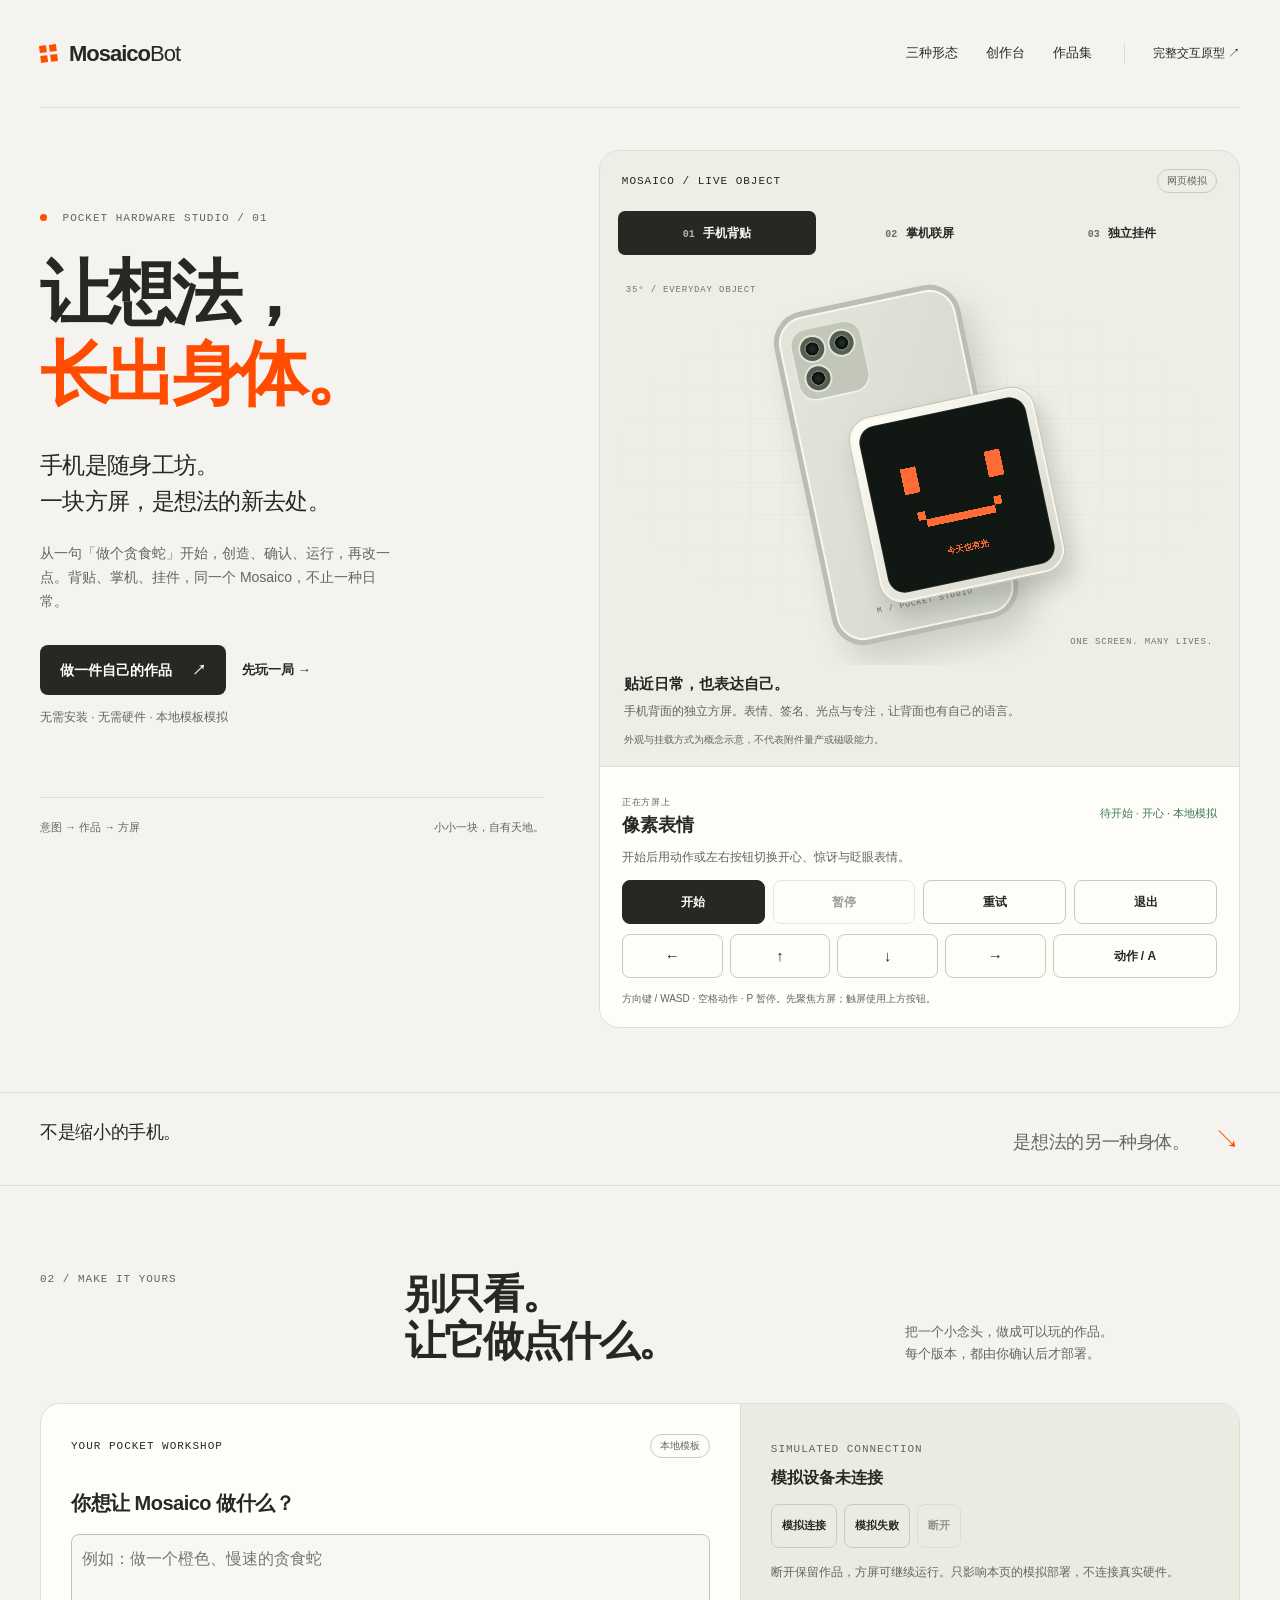
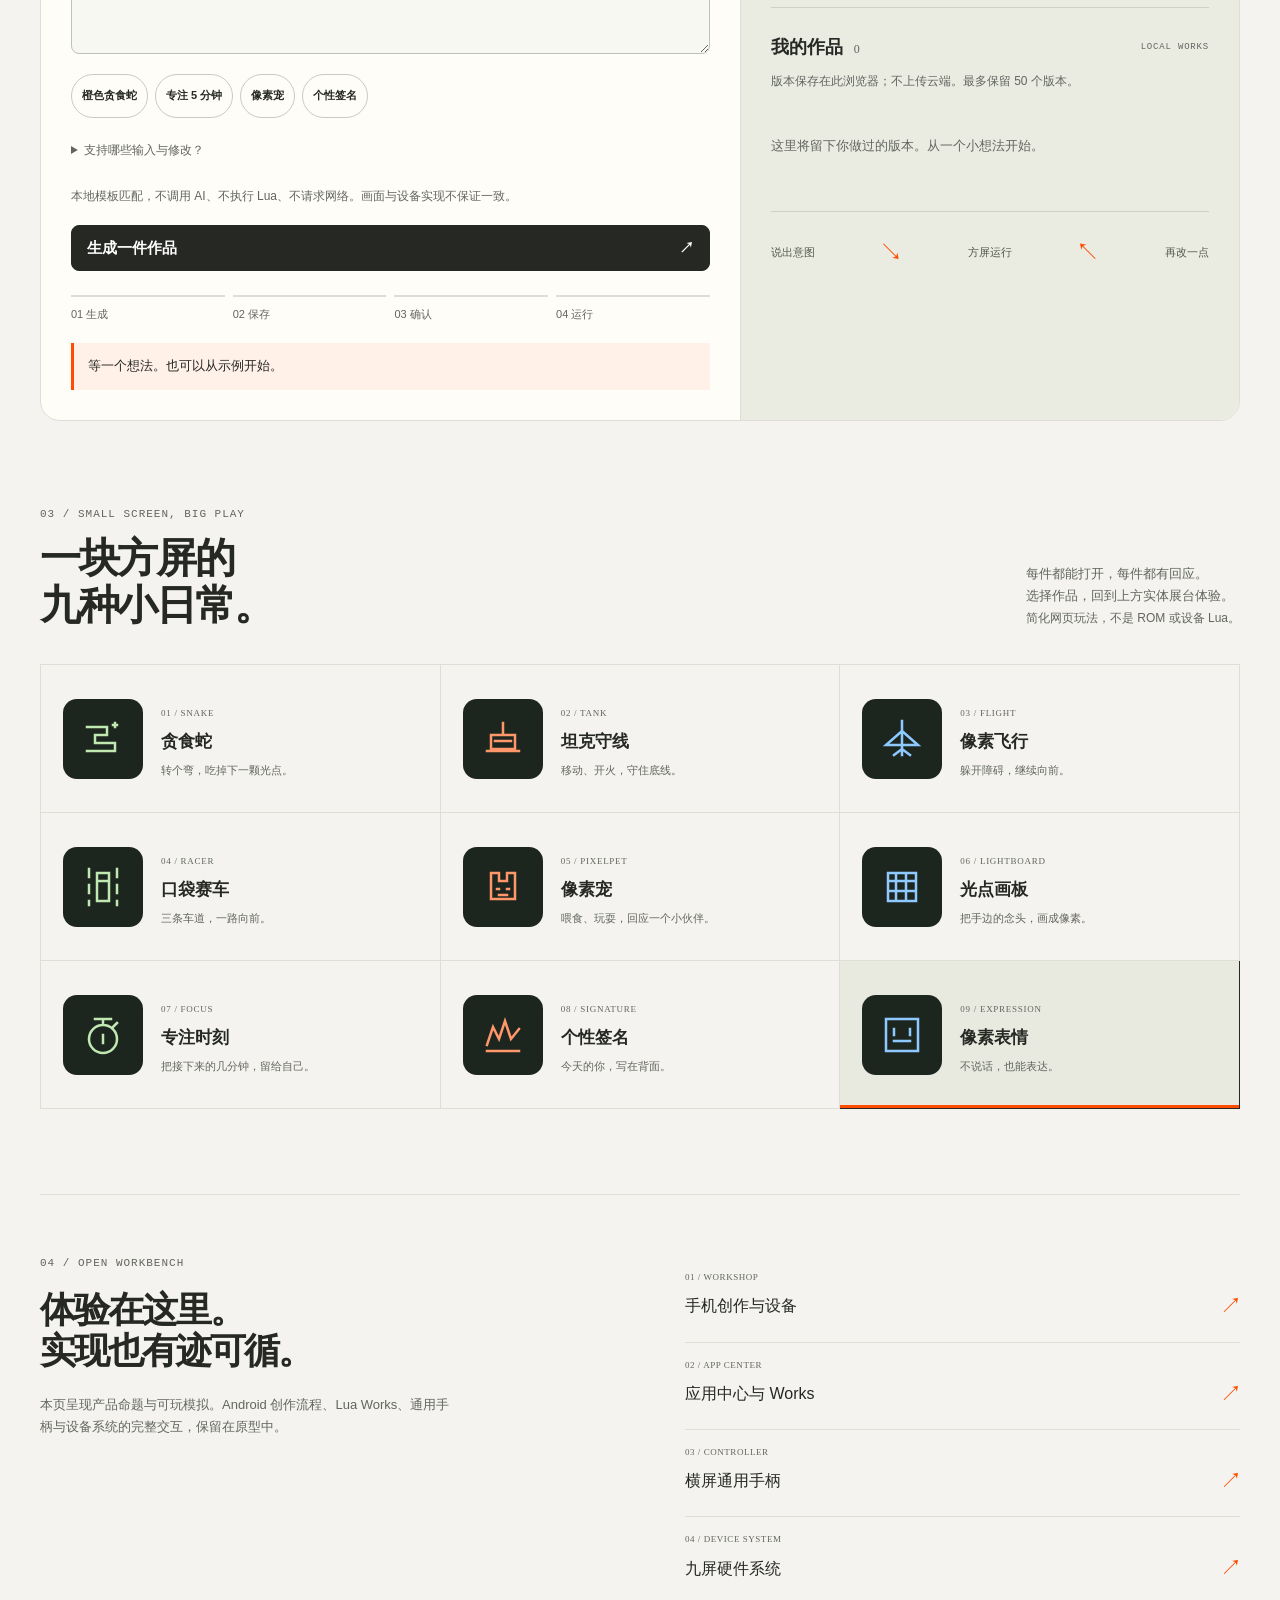
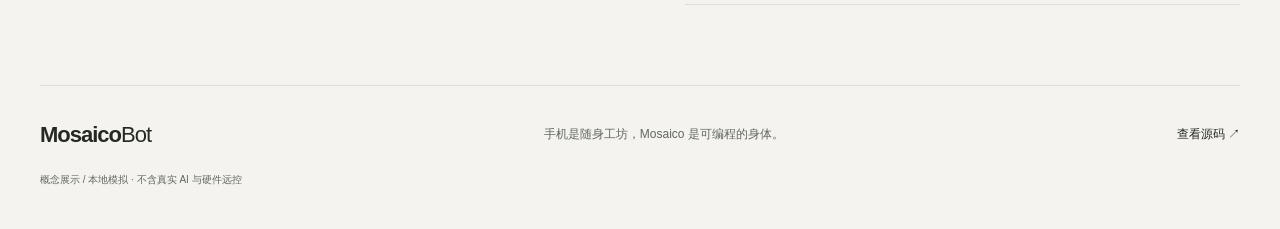
==== docs/site/index.html @ d4316d97 "Add interactive MosaicoBot showcase and GitHub Pages deployment" ====
<!doctype html>
<html lang="zh-CN">
<head>
  <meta charset="utf-8">
  <meta name="viewport" content="width=device-width, initial-scale=1, viewport-fit=cover">
  <meta name="theme-color" content="#f4f3ef">
  <meta name="description" content="MosaicoBot 口袋硬件工坊：在手机表达意图，让一块方屏成为游戏、陪伴与个性表达。无需安装，体验本地模拟。">
  <title>MosaicoBot — 让想法，长出身体。</title>
  <link rel="stylesheet" href="styles.css">
  <script src="scenes.js" defer></script>
  <script src="app.js" defer></script>
</head>
<body>
  <a class="skip-link" href="#workshop">跳到创作台</a>
  <header class="site-header wrap">
    <a class="wordmark" href="#top" aria-label="MosaicoBot 首页"><span class="brand-mark" aria-hidden="true"><i></i><i></i><i></i><i></i></span>Mosaico<span>Bot</span></a>
    <nav aria-label="主要导航"><a href="#exhibit">三种形态</a><a href="#workshop">创作台</a><a href="#collection">作品集</a></nav>
    <a class="header-link" href="../index.html">完整交互原型 <span aria-hidden="true">↗</span></a>
  </header>
  <main id="top">
    <section class="hero wrap" id="exhibit" aria-labelledby="hero-title">
      <div class="hero-copy">
        <p class="eyebrow"><span class="signal" aria-hidden="true"></span> POCKET HARDWARE STUDIO / 01</p>
        <h1 id="hero-title">让想法，<br><em>长出身体。</em></h1>
        <p class="hero-lead">手机是随身工坊。<br>一块方屏，是想法的新去处。</p>
        <p class="hero-description">从一句「做个贪食蛇」开始，创造、确认、运行，再改一点。背贴、掌机、挂件，同一个 Mosaico，不止一种日常。</p>
        <div class="hero-actions"><a class="button primary" href="#workshop">做一件自己的作品 <span aria-hidden="true">↗</span></a><button class="text-button" id="quick-play">先玩一局 <span aria-hidden="true">→</span></button></div>
        <p class="fine-print">无需安装 · 无需硬件 · 本地模板模拟</p>
        <div class="manifesto"><span>意图 → 作品 → 方屏</span><span>小小一块，自有天地。</span></div>
      </div>
      <div class="exhibit-panel">
        <div class="exhibit-top"><span class="mono">MOSAICO / LIVE OBJECT</span><span class="status-pill">网页模拟</span></div>
        <div class="form-tabs" role="group" aria-label="产品形态">
          <button data-form="back" aria-pressed="true"><span>01</span> 手机背贴</button>
          <button data-form="game" aria-pressed="false"><span>02</span> 掌机联屏</button>
          <button data-form="pendant" aria-pressed="false"><span>03</span> 独立挂件</button>
        </div>
        <div class="device-stage" id="device-stage" data-form="back" data-mount="bag">
          <div class="stage-grid" aria-hidden="true"></div>
          <span class="stage-coordinate mono" aria-hidden="true">35° / EVERYDAY OBJECT</span>
          <div class="backpack" aria-hidden="true"><div class="bag-handle"></div><div class="bag-pocket"></div><span>M / DAILY</span></div>
          <div class="phone-shell" aria-label="手机形态示意">
            <div class="phone-cameras" aria-hidden="true"><i></i><i></i><i></i></div>
            <span class="phone-back-label" aria-hidden="true">M / POCKET STUDIO</span>
            <div class="phone-controller">
              <div class="controller-label"><span class="signal" aria-hidden="true"></span>手机控制器 <span class="mono">LOCAL</span></div>
              <div class="controller-row">
                <div class="dpad" role="group" aria-label="手机方向控制">
                  <button data-input="up" aria-label="向上">↑</button><button data-input="left" aria-label="向左">←</button><span aria-hidden="true">+</span><button data-input="right" aria-label="向右">→</button><button data-input="down" aria-label="向下">↓</button>
                </div>
                <div class="controller-middle"><span class="mono">MOSAICO</span><span>控制，不是投屏</span></div>
                <button class="action-key" data-input="action" aria-label="手机动作按钮">A</button>
              </div>
            </div>
          </div>
          <div class="lanyard" aria-hidden="true"></div>
          <div class="mosaico-shell">
            <canvas id="mosaico-screen" width="480" height="480" tabindex="0" role="img" aria-label="Mosaico 方屏，本地像素表情预览" aria-describedby="scene-help scene-status">浏览器需要支持 Canvas。场景状态与可见按钮位于方屏下方。</canvas>
          </div>
          <span class="device-caption mono" aria-hidden="true">ONE SCREEN. MANY LIVES.</span>
        </div>
        <div class="form-description"><div><strong id="form-title">贴近日常，也表达自己。</strong><p id="form-description">手机背面的独立方屏。表情、签名、光点与专注，让背面也有自己的语言。</p></div><div class="mount-choice" id="mount-choice" hidden><button data-mount="bag" aria-pressed="true">背包</button><button data-mount="phone" aria-pressed="false">手机</button></div></div>
        <p class="concept-note">外观与挂载方式为概念示意，不代表附件量产或磁吸能力。</p>
        <div class="screen-console">
          <div class="scene-heading"><div><span class="eyebrow">正在方屏上</span><strong id="scene-title">像素表情</strong></div><span id="scene-status" role="status" aria-live="polite">待开始 · 本地模拟</span></div>
          <p id="scene-help">点击开始，再用动作按钮切换表情。</p>
          <div class="playback" role="group" aria-label="场景运行控制"><button class="primary" id="scene-start">开始</button><button id="scene-pause" disabled>暂停</button><button id="scene-retry">重试</button><button id="scene-exit">退出</button></div>
          <div class="touch-controls" role="group" aria-label="方屏触屏控制"><button data-input="left" aria-label="向左">←</button><button data-input="up" aria-label="向上">↑</button><button data-input="down" aria-label="向下">↓</button><button data-input="right" aria-label="向右">→</button><button data-input="action">动作 / A</button></div>
          <div id="tool-controls" class="tool-controls">
            <label>画笔颜色 <input id="paint-color" type="color" value="#ff6b35"></label><button id="paint-eraser" aria-pressed="false">擦除</button><button id="paint-clear">清空画板</button>
          </div>
          <p class="screen-note">方向键 / WASD · 空格动作 · P 暂停。先聚焦方屏；触屏使用上方按钮。</p>
        </div>
      </div>
    </section>
    <div class="section-ribbon"><div class="wrap"><span>不是缩小的手机。</span><span>是想法的另一种身体。 <i aria-hidden="true">↘</i></span></div></div>
    <section class="workshop wrap" id="workshop" aria-labelledby="workshop-title">
      <div class="section-heading"><p class="eyebrow">02 / MAKE IT YOURS</p><h2 id="workshop-title">别只看。<br>让它做点什么。</h2><p>把一个小念头，做成可以玩的作品。<br>每个版本，都由你确认后才部署。</p></div>
      <div class="studio-grid">
        <div class="creation-panel">
          <div class="panel-heading"><span class="mono">YOUR POCKET WORKSHOP</span><span class="status-pill">本地模板</span></div>
          <form id="create-form">
            <label for="intent">你想让 Mosaico 做什么？</label>
            <textarea id="intent" maxlength="160" rows="3" placeholder="例如：做一个橙色、慢速的贪食蛇" required aria-describedby="template-boundary"></textarea>
            <div class="prompt-examples" role="group" aria-label="创作示例"><button type="button" data-prompt="做一个橙色慢速贪食蛇">橙色贪食蛇</button><button type="button" data-prompt="做一个专注5分钟计时器">专注 5 分钟</button><button type="button" data-prompt="做一个像素宠">像素宠</button><button type="button" data-prompt="做一个签名">个性签名</button></div>
            <details class="template-guide"><summary>支持哪些输入与修改？</summary><p>仅支持贪食蛇、坦克、飞机、赛车、像素宠、光点画板、专注、签名、表情（也支持场景英文名）。可加橙色 / 绿色 / 蓝色 / 粉色，慢速 / 中速 / 快速，专注 1–60 分钟。签名文字在下方编辑。其他需求明确不支持；不模拟任意应用生成。</p></details>
            <p id="template-boundary" class="fine-print">本地模板匹配，不调用 AI、不执行 Lua、不请求网络。画面与设备实现不保证一致。</p>
            <button class="primary generate-button" id="generate" type="submit">生成一件作品 <span aria-hidden="true">↗</span></button>
          </form>
          <ol class="creation-steps" aria-label="创作进度"><li data-step="generate">01 生成</li><li data-step="save">02 保存</li><li data-step="deploy">03 确认</li><li data-step="run">04 运行</li></ol>
          <p id="creation-status" class="feedback" role="status" aria-live="polite">等一个想法。也可以从示例开始。</p>
          <div class="draft-panel" id="draft-panel" hidden>
            <div class="draft-header"><h3 id="draft-title">作品草稿</h3><span class="mono" id="draft-version">V01</span></div>
            <div class="parameter-grid">
              <label for="work-color">作品颜色<select id="work-color"><option value="#ff6b35">信号橙</option><option value="#c0e8b1">薄荷绿</option><option value="#8ecaff">晴空蓝</option><option value="#f6a9c7">樱花粉</option></select></label>
              <label for="work-speed">运行速度<select id="work-speed"><option value="1">慢速</option><option value="2">中速</option><option value="3">快速</option></select></label>
              <label for="work-minutes">专注分钟<input id="work-minutes" type="number" min="1" max="60" value="5"></label>
              <label for="work-text">签名文字<input id="work-text" type="text" maxlength="24" value="今天也有光"></label>
            </div>
            <p class="fine-print" id="parameter-note">颜色适用于所有模板；速度适用于游戏；分钟仅用于专注；文字仅用于签名。</p>
            <div class="draft-actions"><button id="save-work" class="primary">保存版本</button><button id="deploy-work" disabled>确认部署…</button><button id="modify-work" disabled>修改为新版本</button><button id="discard-work">放弃草稿</button></div>
          </div>
        </div>
        <aside class="works-panel" aria-labelledby="works-title">
          <div class="connection-panel"><div><span class="eyebrow">SIMULATED CONNECTION</span><h3 id="connection-status" role="status">模拟设备未连接</h3></div><div class="connection-actions"><button id="connect-device">模拟连接</button><button id="fail-connection">模拟失败</button><button id="disconnect-device" disabled>断开</button></div><p class="fine-print">断开保留作品，方屏可继续运行。只影响本页的模拟部署，不连接真实硬件。</p></div>
          <div class="works-heading"><h3 id="works-title">我的作品 <span id="works-count">0</span></h3><span class="mono">LOCAL WORKS</span></div>
          <p id="storage-status" class="fine-print" role="status">正在检查本地保存…</p>
          <div id="works-list" class="works-list"><p class="empty-works">这里将留下你做过的版本。<br>从一个小想法开始。</p></div>
          <div class="loop-diagram" aria-label="创作闭环"><span>说出意图</span><b aria-hidden="true">↘</b><span>方屏运行</span><b aria-hidden="true">↖</b><span>再改一点</span></div>
        </aside>
      </div>
    </section>
    <section class="collection wrap" id="collection" aria-labelledby="collection-title">
      <div class="collection-heading"><div><p class="eyebrow">03 / SMALL SCREEN, BIG PLAY</p><h2 id="collection-title">一块方屏的<br>九种小日常。</h2></div><p>每件都能打开，每件都有回应。<br>选择作品，回到上方实体展台体验。<br><span class="fine-print">简化网页玩法，不是 ROM 或设备 Lua。</span></p></div>
      <div class="scene-library" id="scene-library" role="group" aria-label="可玩场景库"></div>
    </section>
    <section class="boundary wrap" aria-labelledby="boundary-title">
      <div><p class="eyebrow">04 / OPEN WORKBENCH</p><h2 id="boundary-title">体验在这里。<br>实现也有迹可循。</h2><p>本页呈现产品命题与可玩模拟。Android 创作流程、Lua Works、通用手柄与设备系统的完整交互，保留在原型中。</p></div>
      <div class="prototype-links"><a href="../index.html"><span>01 / WORKSHOP</span>手机创作与设备 <b aria-hidden="true">↗</b></a><a href="../index.html?view=center"><span>02 / APP CENTER</span>应用中心与 Works <b aria-hidden="true">↗</b></a><a href="../index.html?view=game"><span>03 / CONTROLLER</span>横屏通用手柄 <b aria-hidden="true">↗</b></a><a href="../hardware-redesign/index.html"><span>04 / DEVICE SYSTEM</span>九屏硬件系统 <b aria-hidden="true">↗</b></a></div>
    </section>
  </main>
  <footer class="wrap"><a class="wordmark" href="#top">Mosaico<span>Bot</span></a><p>手机是随身工坊，Mosaico 是可编程的身体。</p><a href="https://github.com/PlepleLiang/mosaicobot" target="_blank" rel="noopener noreferrer">查看源码 ↗</a><span class="fine-print">概念展示 / 本地模拟 · 不含真实 AI 与硬件远控</span></footer>
  <dialog id="confirm-dialog" aria-labelledby="dialog-title" aria-describedby="dialog-description"><form method="dialog"><span class="eyebrow">YOUR CONFIRMATION</span><h2 id="dialog-title">确认部署这个版本？</h2><p id="dialog-description"></p><div class="dialog-actions"><button value="cancel" autofocus>取消</button><button class="primary" value="confirm">确认</button></div></form></dialog>
  <noscript><p class="noscript">可玩场景和创作台需要 JavaScript。仍可访问上面的完整原型链接。</p></noscript>
</body>
</html>
---- docs/site/styles.css ----
@charset "UTF-8";
:root{--desk:#f4f3ef;--paper:#fffdf8;--ink:#262824;--secondary:#62665f;--line:#deded6;--orange:#ff4c01;--dark:#111713;--green:#367655;--radius:18px}
*{box-sizing:border-box}html{scroll-behavior:smooth;scroll-padding-top:30px}body{margin:0;background:var(--desk);color:var(--ink);font-family:"Segoe UI","PingFang SC","Microsoft YaHei",sans-serif;font-size:15px;line-height:1.7}button,input,select,textarea{font:inherit}button,a,input,select,textarea{-webkit-tap-highlight-color:transparent}button,a{touch-action:manipulation}button{cursor:pointer}a{color:inherit;text-decoration:none}button{min-height:44px;border:1px solid #c9cbc2;border-radius:8px;background:transparent;padding:9px 15px;color:var(--ink);font-weight:600;transition:background .18s,color .18s}button:hover:not(:disabled){background:#e6e7de}button:disabled{opacity:.45;cursor:not-allowed}button.primary,.button.primary{background:var(--ink);color:#fff;border-color:var(--ink)}button.primary:hover:not(:disabled),.button.primary:hover{background:#42453d}a:hover{text-decoration:underline;text-underline-offset:5px}:focus-visible{outline:3px solid var(--green);outline-offset:4px}button[aria-pressed=true]{background:var(--ink);color:white;border-color:var(--ink)}[hidden]{display:none!important}h1,h2,h3,p{margin:0}h1,h2{letter-spacing:-.055em;font-weight:750;line-height:1.15;text-wrap:balance}h2{font-size:clamp(32px,3.2vw,50px)}h3{font-size:18px;line-height:1.5}.wrap{width:min(1320px,calc(100% - 80px));margin-inline:auto}.mono,.eyebrow{font-family:Consolas,"SFMono-Regular",monospace;font-size:11px;letter-spacing:.09em}.eyebrow{color:var(--secondary);line-height:1.6}.fine-print{font-size:12px;color:var(--secondary);line-height:1.8}.signal{display:inline-block;width:7px;height:7px;background:var(--orange);border-radius:50%;margin-right:8px}.skip-link{position:fixed;top:-70px;left:15px;z-index:10;background:white;padding:12px}.skip-link:focus{top:12px}.site-header{height:108px;display:flex;align-items:center;gap:32px;border-bottom:1px solid var(--line)}.wordmark{display:flex;align-items:center;font-size:22px;letter-spacing:-1px;font-weight:750;white-space:nowrap}.wordmark>span:last-child{font-weight:400}.brand-mark{display:grid;grid-template-columns:repeat(2,7px);gap:3px;margin-right:12px;transform:rotate(-7deg)}.brand-mark i{width:7px;height:7px;background:var(--orange)}.site-header nav{display:flex;gap:28px;margin-left:auto;font-size:13px}.header-link{font-size:12px;border-left:1px solid var(--line);padding-left:28px}.hero{display:grid;grid-template-columns:.88fr 1.12fr;gap:55px;padding-top:42px;padding-bottom:64px;align-items:start}.hero-copy{padding-top:60px}.hero h1{font-size:clamp(48px,5.5vw,82px);margin:25px 0 32px}.hero h1 em{font-style:normal;color:var(--orange)}.hero-lead{font-size:23px;line-height:1.6;letter-spacing:-.03em}.hero-description{max-width:360px;color:var(--secondary);margin-top:22px;font-size:14px}.hero-actions{display:flex;align-items:center;flex-wrap:wrap;gap:16px;margin:32px 0 12px}.button{display:inline-flex;align-items:center;gap:20px;min-height:50px;padding:12px 20px;border-radius:8px;font-size:14px;font-weight:650}.text-button{border:0;padding-inline:0;font-size:13px}.manifesto{margin-top:68px;padding-top:20px;border-top:1px solid var(--line);display:flex;gap:12px;justify-content:space-between;flex-wrap:wrap;font-size:11px;color:var(--secondary)}.exhibit-panel{min-width:0;border:1px solid var(--line);background:#eeeee7;border-radius:20px;overflow:hidden}.exhibit-top{display:flex;justify-content:space-between;align-items:center;padding:18px 22px}.status-pill{font-size:10px;line-height:1.6;border:1px solid #c9cbc2;border-radius:30px;padding:3px 9px;color:var(--secondary)}.form-tabs{display:flex;padding:0 18px;gap:4px}.form-tabs button{flex:1;min-width:0;padding:10px 5px;border:0;font-size:12px;border-radius:7px}.form-tabs button span{font-family:Consolas,monospace;font-size:10px;margin-right:5px;opacity:.65}.device-stage{position:relative;height:410px;overflow:hidden;isolation:isolate}.stage-grid{position:absolute;inset:35px 22px;background-image:linear-gradient(#d8d9ce 1px,transparent 1px),linear-gradient(90deg,#d8d9ce 1px,transparent 1px);background-size:32px 32px;opacity:.5;mask-image:radial-gradient(ellipse,black 15%,transparent 72%)}.stage-coordinate{position:absolute;top:28px;left:26px;color:#73766b;font-size:9px}.device-caption{position:absolute;bottom:15px;right:26px;color:#73766b;font-size:9px}.phone-shell{position:absolute;left:50%;top:40px;width:190px;height:340px;transform:translateX(-62%) rotate(-12deg);border:5px solid #bbbeb4;border-radius:32px;background:linear-gradient(120deg,#e4e6dc,#d2d6ca);box-shadow:10px 20px 30px #333c282b,inset 0 0 0 2px #f7f8f0;transition:transform .4s,width .4s,height .4s,top .4s,left .4s}.phone-cameras{position:absolute;left:12px;top:14px;border-radius:16px;padding:8px;display:grid;grid-template-columns:repeat(2,24px);gap:6px;background:#c2c7b9;box-shadow:0 1px 2px #fff}.phone-cameras i{width:24px;height:24px;border:4px solid #555c50;border-radius:50%;background:radial-gradient(circle,#22332b,#090e0d 55%,#6d7567 58%);box-shadow:0 0 0 2px #e3e7db}.phone-back-label{position:absolute;bottom:22px;left:0;right:0;text-align:center;font:8px Consolas,monospace;color:#67715e;letter-spacing:.12em}.mosaico-shell{position:absolute;top:145px;left:50%;width:190px;aspect-ratio:1;transform:translateX(-30%) rotate(-12deg);padding:10px;background:linear-gradient(145deg,#fffef7,#d5d6ca);border:1px solid #c3c5b9;border-radius:24px;box-shadow:5px 15px 22px #29302532,inset 0 0 0 2px #f6f6ec;transition:transform .4s,left .4s,top .4s,width .4s;z-index:2}canvas{display:block;width:100%;height:100%;background:var(--dark);border-radius:16px;image-rendering:pixelated;touch-action:none;box-shadow:0 0 0 1px #242b23}canvas:focus-visible{outline-color:var(--orange)}.phone-controller{display:none}.backpack{display:none}.lanyard{display:none}.form-description{display:flex;justify-content:space-between;gap:10px;padding:6px 24px 0}.form-description strong{font-size:15px}.form-description p{font-size:12px;color:var(--secondary);margin-top:4px;max-width:420px}.concept-note{padding:10px 24px 18px;font-size:10px;color:var(--secondary)}.mount-choice{display:flex;align-items:start;gap:5px}.mount-choice button{font-size:11px;padding:6px 10px;white-space:nowrap}.screen-console{background:var(--paper);border-top:1px solid var(--line);padding:20px 22px}.scene-heading{display:flex;justify-content:space-between;align-items:center;gap:12px}.scene-heading strong{display:block;font-size:18px;line-height:1.5}.scene-heading .eyebrow{font-size:9px}.scene-heading #scene-status{font-size:11px;max-width:170px;text-align:right;color:var(--green)}#scene-help{font-size:12px;line-height:1.7;color:var(--secondary);margin:8px 0 12px}.playback{display:flex;gap:8px}.playback button{flex:1;font-size:12px;padding:8px}.touch-controls{display:flex;gap:7px;margin-top:10px}.touch-controls button{flex:1;min-width:0;padding:8px 4px;font-size:15px;touch-action:none}.touch-controls button:last-child{flex:1.7;font-size:12px}.screen-note{font-size:10px;color:var(--secondary);margin-top:12px}.tool-controls{display:flex;flex-wrap:wrap;gap:8px;align-items:center;margin-top:10px}.tool-controls label{display:flex;align-items:center;gap:8px;font-size:12px}.tool-controls input{width:44px;height:44px;padding:2px}.tool-controls button{font-size:12px}.section-ribbon{border-block:1px solid var(--line);padding:24px 0}.section-ribbon .wrap{display:flex;justify-content:space-between;gap:20px;font-size:18px;letter-spacing:-.02em}.section-ribbon span:last-child{color:var(--secondary)}.section-ribbon i{font-style:normal;color:var(--orange);font-size:26px;margin-left:20px}
/* form-specific physical arrangement */
.device-stage[data-form=game] .phone-shell{left:27%;top:205px;width:285px;height:146px;transform:translateX(-50%) rotate(-5deg);border-radius:24px;background:#343a36;border-color:#61695d;box-shadow:5px 18px 22px #29302532,inset 0 0 0 2px #899182}.device-stage[data-form=game] .phone-cameras,.device-stage[data-form=game] .phone-back-label{display:none}.device-stage[data-form=game] .phone-controller{display:block;padding:14px 12px;color:#e9eee4}.controller-label{display:flex;align-items:center;font-size:9px}.controller-label .mono{margin-left:auto;font-size:8px;color:#bbc5b5}.controller-row{display:flex;align-items:center;justify-content:space-between;gap:10px;margin-top:10px}.dpad{display:grid;grid-template-columns:repeat(3,32px);grid-template-rows:repeat(3,27px);gap:2px}.dpad button{padding:0;min-height:27px;font-size:15px;border:0;color:white;background:#525b50;border-radius:5px;touch-action:none}.dpad button:hover{background:#677261!important}.dpad button:first-child{grid-area:1/2}.dpad button:nth-child(2){grid-area:2/1}.dpad span{grid-area:2/2;text-align:center;color:#899581}.dpad button:nth-child(4){grid-area:2/3}.dpad button:last-child{grid-area:3/2}.controller-middle{display:grid;gap:6px;font-size:8px;text-align:center;color:#c1c9bc}.controller-middle .mono{font-size:8px}.action-key{border:1px solid #e28557;background:#ad3f16;color:white;border-radius:50%;width:44px;height:44px;padding:0;touch-action:none}.device-stage[data-form=game] .mosaico-shell{top:65px;left:64%;transform:translateX(-25%) rotate(6deg);width:195px}.device-stage[data-form=pendant] .backpack{display:block;position:absolute;left:20%;top:75px;width:200px;height:290px;background:linear-gradient(100deg,#c5bdab,#d4cbb8 50%,#b5ad9b);border:2px solid #a29b89;border-radius:60px 60px 26px 26px;box-shadow:8px 15px 25px #322d2026}.bag-handle{position:absolute;left:65px;top:-22px;width:65px;height:40px;border:8px solid #b3aa94;border-bottom:0;border-radius:20px 20px 0 0}.bag-pocket{position:absolute;bottom:25px;left:18px;right:18px;height:110px;border:2px solid #afa692;border-radius:18px;border-top-color:#807b6a}.backpack>span{position:absolute;top:62px;left:25px;font:9px Consolas;color:#766e5c}.device-stage[data-form=pendant] .phone-shell{display:none}.device-stage[data-form=pendant] .lanyard{display:block;position:absolute;left:57%;top:56px;width:68px;height:150px;border:7px solid var(--orange);border-radius:50%;transform:rotate(15deg);box-shadow:2px 3px 2px #9b371e22;z-index:1}.device-stage[data-form=pendant] .mosaico-shell{top:195px;left:55%;transform:translateX(-10%) rotate(9deg);width:170px}.device-stage[data-form=pendant][data-mount=phone] .backpack{display:none}.device-stage[data-form=pendant][data-mount=phone] .phone-shell{display:block;left:43%;top:45px;transform:translateX(-65%) rotate(-8deg)}
/* workshop / the working part of the exhibition */
.workshop{padding-block:85px}
.section-heading{display:grid;grid-template-columns:1fr 1.4fr 1fr;align-items:start;gap:30px;margin-bottom:38px}
.section-heading>p:last-child{color:var(--secondary);font-size:13px;align-self:end}
.studio-grid{display:grid;grid-template-columns:1.4fr 1fr;border:1px solid var(--line);border-radius:20px;overflow:hidden;background:var(--paper)}
.creation-panel{padding:30px;min-width:0}
.panel-heading{display:flex;align-items:center;justify-content:space-between;margin-bottom:28px}
#create-form>label{display:block;font-size:20px;letter-spacing:-.025em;font-weight:650;margin-bottom:14px}
textarea,input,select{border:1px solid #bfc3b7;border-radius:8px;background:#f8f8f2;color:var(--ink);padding:10px;min-height:44px;width:100%}
textarea{resize:vertical;font-size:16px;line-height:1.8;min-height:120px}
.prompt-examples{display:flex;gap:7px;flex-wrap:wrap;margin-block:12px}
.prompt-examples button{font-size:11px;padding:7px 10px;border-radius:30px}
.template-guide{font-size:12px;color:var(--secondary);margin-bottom:12px}
.template-guide summary{cursor:pointer;min-height:44px;padding-block:10px}
.template-guide p{padding:10px;background:#f1f1e9;border-radius:8px}
.generate-button{width:100%;margin-top:18px;display:flex;justify-content:space-between}
.creation-steps{display:flex;list-style:none;padding:0;margin:24px 0 12px;gap:8px;font-size:11px}
.creation-steps li{flex:1;padding-block:8px;border-top:2px solid var(--line);color:var(--secondary)}
.creation-steps li[data-active=true]{border-color:var(--orange);color:var(--ink);font-weight:700}
.feedback{font-size:13px;padding:12px 14px;border-left:3px solid var(--orange);background:#fff0e8;overflow-wrap:anywhere}
.draft-panel{margin-top:22px;border-top:1px solid var(--line);padding-top:20px}
.draft-header{display:flex;justify-content:space-between;gap:10px;margin-bottom:16px}
.parameter-grid{display:grid;grid-template-columns:1fr 1fr;gap:14px}
.parameter-grid label{font-size:12px}
.parameter-grid input,.parameter-grid select{display:block;margin-top:5px;font-size:13px}
#parameter-note{margin-top:10px}
.draft-actions{display:flex;gap:8px;flex-wrap:wrap;margin-top:18px}
.draft-actions button{font-size:12px;padding:8px 12px}
.works-panel{background:#eaece2;padding:30px;border-left:1px solid var(--line);min-width:0}
.connection-panel{border-bottom:1px solid #cdd0c4;padding-bottom:24px}
.connection-panel h3{margin-top:6px;font-size:16px}
.connection-actions{display:flex;gap:7px;flex-wrap:wrap;margin-block:14px}
.connection-actions button{font-size:11px;padding:8px 10px}
.works-heading{display:flex;justify-content:space-between;align-items:center;margin:26px 0 10px;gap:8px}
.works-heading .mono{font-size:9px;color:var(--secondary)}
#works-count{font:12px Consolas;color:var(--secondary);margin-left:6px}
.works-list{margin-top:12px;max-height:365px;overflow:auto;scrollbar-width:thin}
.empty-works{padding:28px 0;color:var(--secondary);font-size:13px;line-height:2}
.work-item{padding:14px 0;border-top:1px solid #ccd0c2;display:flex;align-items:center;justify-content:space-between;gap:10px}
.work-item strong{display:block;font-size:13px;overflow-wrap:anywhere}
.work-item p{font-size:10px;color:var(--secondary);margin-top:3px}
.work-item button{font-size:11px;padding:6px 10px;flex-shrink:0}
.loop-diagram{margin-top:24px;padding-top:20px;border-top:1px solid #cdd0c4;display:flex;align-items:center;justify-content:space-between;font-size:11px;color:#52584b;gap:8px}
.loop-diagram b{font-size:24px;color:var(--orange);font-weight:400}
.collection{padding-bottom:85px}
.collection-heading{display:flex;justify-content:space-between;gap:30px;margin-bottom:35px;align-items:end}
.collection-heading h2{margin-top:12px}
.collection-heading>p{font-size:13px;color:var(--secondary)}
.scene-library{display:grid;grid-template-columns:repeat(3,1fr);border-top:1px solid var(--line);border-left:1px solid var(--line)}
.scene-card{border:0;border-bottom:1px solid var(--line);border-right:1px solid var(--line);border-radius:0;padding:22px;text-align:left;display:grid;grid-template-columns:80px 1fr;gap:18px;align-items:center;min-height:148px;background:transparent}
.scene-card:hover:not(:disabled){background:#e8eadf}
.scene-card[aria-pressed=true]{background:#e8eadf;color:var(--ink);box-shadow:inset 0 -3px var(--orange)}
.scene-icon{background:#1d251f;color:#c0e8b1;aspect-ratio:1;border-radius:14px;display:grid;place-items:center}
.scene-icon svg{width:48px;height:48px;fill:none;stroke:currentColor;stroke-width:2.5;stroke-linejoin:miter;stroke-linecap:square}
.scene-card:nth-child(3n+2) .scene-icon{color:#ff976a}
.scene-card:nth-child(3n) .scene-icon{color:#8ecaff}
.scene-card .scene-number{font:9px Consolas;letter-spacing:.08em;color:var(--secondary)}
.scene-card strong{display:block;font-size:17px;margin:5px 0}
.scene-card .scene-summary{display:block;font-size:11px;line-height:1.6;font-weight:400;color:var(--secondary)}
.boundary{display:grid;grid-template-columns:1fr 1fr;gap:90px;border-top:1px solid var(--line);padding-block:60px 80px}
.boundary h2{font-size:36px;margin:16px 0 22px}
.boundary p:last-child{max-width:420px;font-size:13px;color:var(--secondary)}
.prototype-links{display:grid}
.prototype-links a{display:grid;grid-template-columns:1fr 20px;align-items:center;border-bottom:1px solid var(--line);padding:17px 0;font-size:16px}
.prototype-links span{grid-column:1/3;font:9px Consolas;letter-spacing:.06em;color:var(--secondary);margin-bottom:5px}
.prototype-links b{font-size:22px;font-weight:400;color:var(--orange)}
footer{border-top:1px solid var(--line);padding-block:30px 40px;display:flex;flex-wrap:wrap;align-items:center;justify-content:space-between;gap:18px}
footer p{font-size:12px;color:var(--secondary)}
footer>a:last-of-type{font-size:12px}
footer>.fine-print{flex-basis:100%;font-size:10px}
dialog{border:1px solid var(--line);border-radius:20px;background:var(--paper);color:var(--ink);padding:30px;width:min(460px,calc(100% - 32px));max-height:85vh;overflow:auto}
dialog::backdrop{background:#17201bb3}
dialog h2{font-size:26px;margin-block:16px}
dialog p{font-size:14px;color:var(--secondary);overflow-wrap:anywhere}
.dialog-actions{display:flex;justify-content:flex-end;gap:10px;margin-top:28px}
.noscript{padding:25px;text-align:center;background:#fff0e8}
@media(min-width:1440px){.device-stage{height:430px}.mosaico-shell{width:205px}.phone-shell{width:200px;height:350px}.device-stage[data-form=game] .phone-shell{left:30%}.device-stage[data-form=game] .mosaico-shell{left:65%;width:210px}}
@media(max-width:1100px){.wrap{width:calc(100% - 48px)}.hero{gap:26px;grid-template-columns:.85fr 1.15fr}.hero-copy{padding-top:30px}.hero h1{font-size:58px}.hero-lead{font-size:20px}.hero-description{font-size:13px}.hero-actions{gap:8px}.button{font-size:12px;padding-inline:14px}.manifesto{margin-top:35px}.device-stage[data-form=game] .phone-shell{width:245px;left:34%;top:230px}.device-stage[data-form=game] .mosaico-shell{left:55%;top:60px;width:175px}.controller-middle{display:none}.scene-card{grid-template-columns:62px 1fr;gap:12px;padding:18px}.scene-icon svg{width:40px}.creation-panel,.works-panel{padding:24px}.section-heading{grid-template-columns:.7fr 1fr 1fr}}
@media(max-width:800px){.site-header{height:84px;gap:20px}.site-header nav{gap:16px}.header-link{display:none}.hero{grid-template-columns:1fr;gap:35px;padding-top:28px}.hero-copy{padding-top:0}.hero h1{font-size:70px;margin:20px 0}.hero-lead{font-size:22px}.hero-description{max-width:480px}.hero-actions{margin-top:24px}.manifesto{margin-top:24px}.exhibit-panel{width:min(620px,100%);justify-self:center}.device-stage{height:420px}.device-stage[data-form=game] .phone-shell{width:285px;left:29%;top:220px}.device-stage[data-form=game] .mosaico-shell{left:63%;top:65px;width:190px}.controller-middle{display:grid}.section-heading{grid-template-columns:1fr 1fr}.section-heading .eyebrow{grid-column:1/3}.section-heading>p:last-child{align-self:center}.studio-grid{grid-template-columns:1fr}.works-panel{border-left:0;border-top:1px solid var(--line)}.scene-library{grid-template-columns:repeat(2,1fr)}.boundary{gap:35px}.boundary h2{font-size:30px}.section-ribbon .wrap{font-size:15px}.collection-heading{align-items:start}.collection-heading>p{max-width:220px}}
@media(max-width:480px){.wrap{width:calc(100% - 32px)}.wordmark{font-size:19px}.site-header{height:76px;gap:12px}.site-header nav{gap:12px;font-size:11px}.brand-mark{margin-right:8px}.hero{padding-top:26px;padding-bottom:36px}.hero h1{font-size:54px;letter-spacing:-.06em}.hero-lead{font-size:19px}.hero-description{font-size:13px}.hero-actions .button{font-size:12px;gap:12px}.manifesto{font-size:10px}.exhibit-top{padding:16px}.form-tabs{padding-inline:10px}.form-tabs button{font-size:11px}.form-tabs button span{display:none}.device-stage{height:365px}.phone-shell{width:168px;height:290px;top:44px}.mosaico-shell{width:157px;top:147px;padding:9px;border-radius:22px}.device-stage[data-form=game] .mosaico-shell{width:145px;top:45px;left:59%}.device-stage[data-form=game] .phone-shell{width:265px;height:145px;left:48%;top:191px;transform:translateX(-50%) rotate(-4deg)}.device-stage[data-form=pendant] .backpack{left:10%;width:165px;height:250px;top:70px}.device-stage[data-form=pendant] .mosaico-shell{width:146px;left:48%;top:180px}.device-stage[data-form=pendant] .lanyard{left:51%;top:54px;height:150px;width:54px}.device-caption{font-size:8px;right:16px;bottom:12px}.stage-coordinate{font-size:8px;left:16px}.form-description{padding-inline:16px;flex-wrap:wrap}.form-description p{font-size:11px}.concept-note{padding-inline:16px;font-size:9px}.screen-console{padding:18px 16px}.scene-heading #scene-status{font-size:10px;max-width:135px}.section-ribbon{padding-block:18px}.section-ribbon .wrap{display:grid;gap:2px;font-size:14px}.section-ribbon i{font-size:20px}.workshop{padding-block:48px}.section-heading{grid-template-columns:1fr;gap:16px;margin-bottom:24px}.section-heading .eyebrow{grid-column:auto}h2{font-size:34px}.creation-panel,.works-panel{padding:20px 16px}.panel-heading{margin-bottom:20px}.panel-heading .mono{font-size:10px}#create-form>label{font-size:17px}.prompt-examples{gap:5px}.prompt-examples button{font-size:10px;padding-inline:8px}.collection{padding-bottom:45px}.collection-heading{display:grid;gap:20px}.collection-heading>p{max-width:none}.scene-card{grid-template-columns:1fr;gap:10px;padding:15px;align-content:start;min-height:215px}.scene-icon{width:64px}.scene-card strong{font-size:16px}.scene-card .scene-summary{font-size:10px}.boundary{grid-template-columns:1fr;gap:28px;padding-block:40px}.prototype-links a{padding-block:14px}.parameter-grid{gap:10px}.loop-diagram{gap:4px}footer{padding-block:25px}.screen-note{font-size:9px}.draft-actions button{flex:1 0 42%;font-size:11px}}
/* Large touch targets inside the physical controller; paint stays axis-aligned. */
.dpad{grid-template-columns:repeat(3,44px);grid-template-rows:repeat(3,44px);gap:2px}
.dpad button{min-height:44px}
.dpad span{line-height:44px}
.device-stage[data-form=game]{height:450px}
.device-stage[data-form=game] .phone-shell{width:300px;height:205px;top:205px}
.device-stage[data-scene=lightboard] .mosaico-shell{transform:translateX(-30%) rotate(0deg)}
.device-stage[data-form=game][data-scene=lightboard] .mosaico-shell{transform:translateX(-25%) rotate(0deg)}
.device-stage[data-form=pendant][data-scene=lightboard] .mosaico-shell{transform:translateX(-10%) rotate(0deg)}
[data-input][data-held=true]{background:#6a765e;color:white}
button[aria-pressed=true]:hover:not(:disabled){background:#42453d;color:#fff}
@media(max-width:1100px){.device-stage[data-form=game] .phone-shell{left:42%;top:220px}}
@media(max-width:480px){.device-stage[data-form=game]{height:420px}.device-stage[data-form=game] .phone-shell{left:50%;top:190px;width:300px;height:205px}.controller-middle{display:none}}
@media(prefers-reduced-motion:reduce){html{scroll-behavior:auto}*,*::before,*::after{transition:none!important;animation:none!important}}
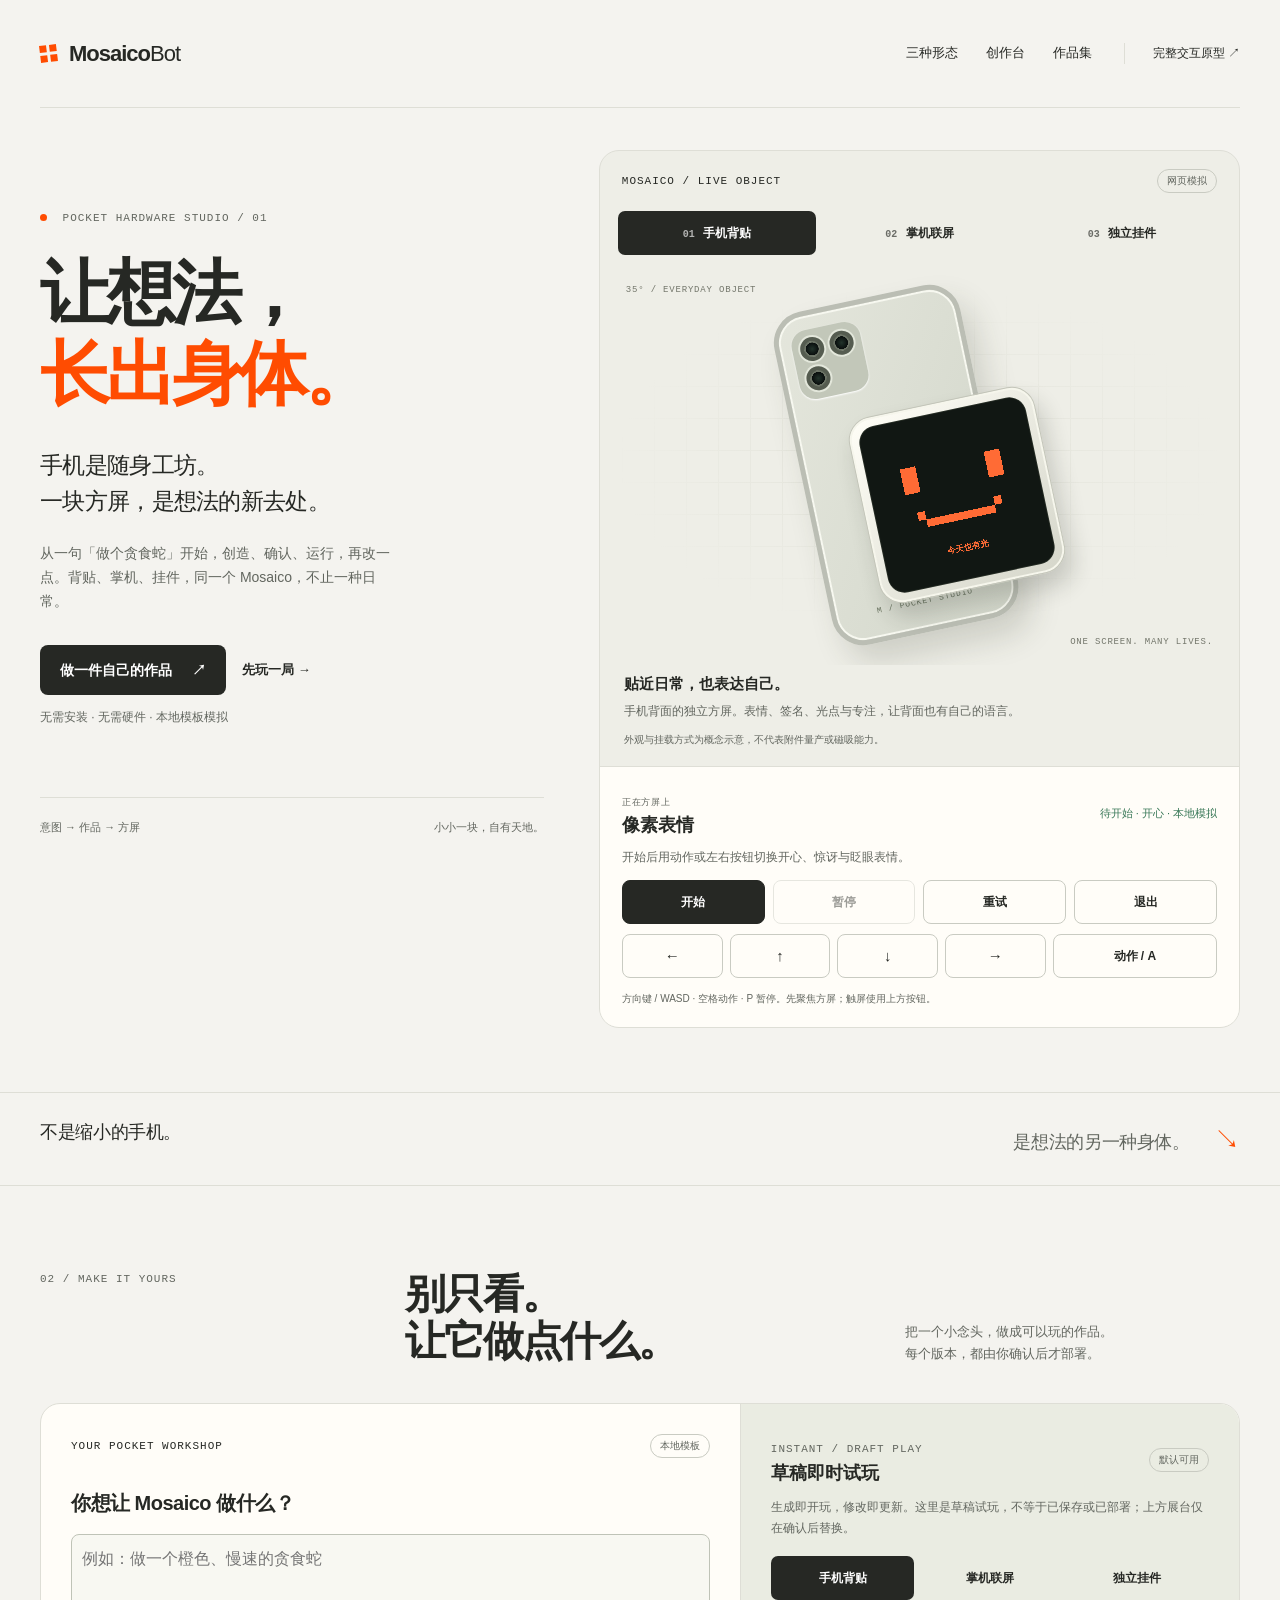
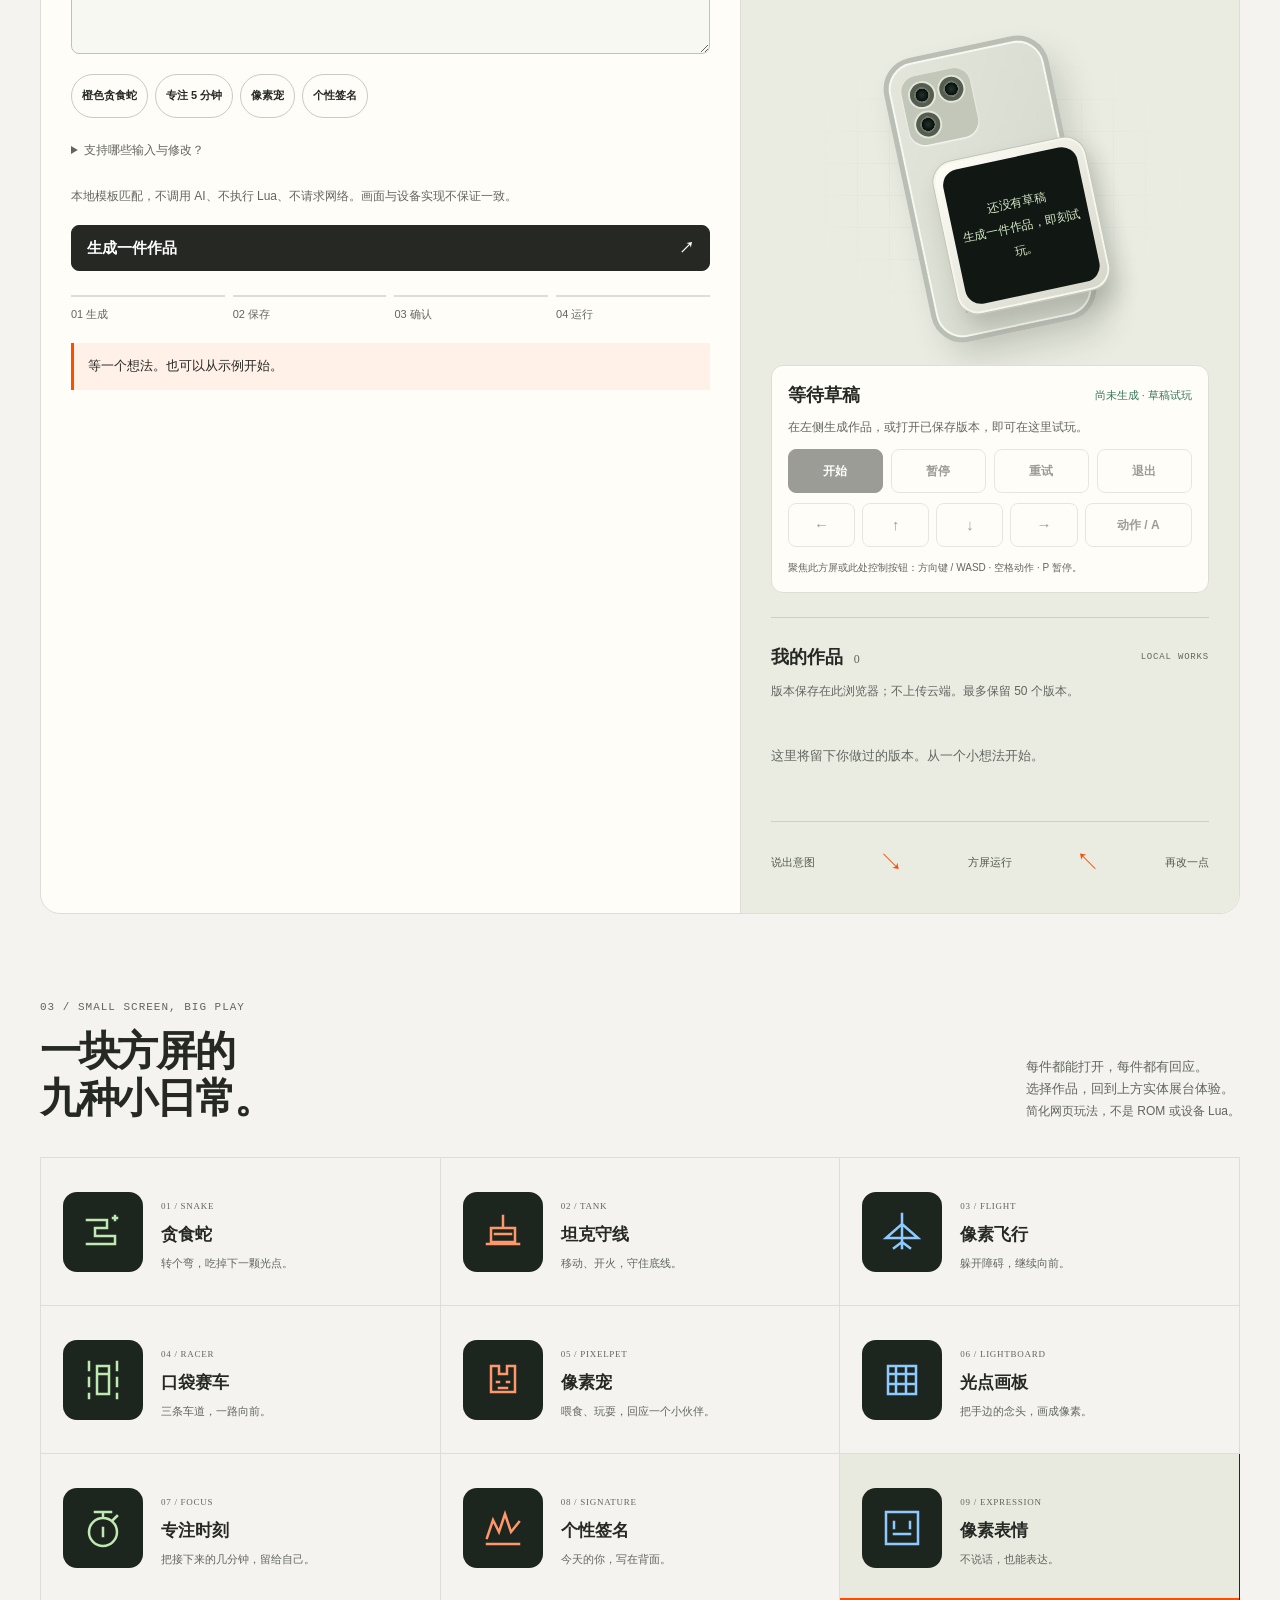
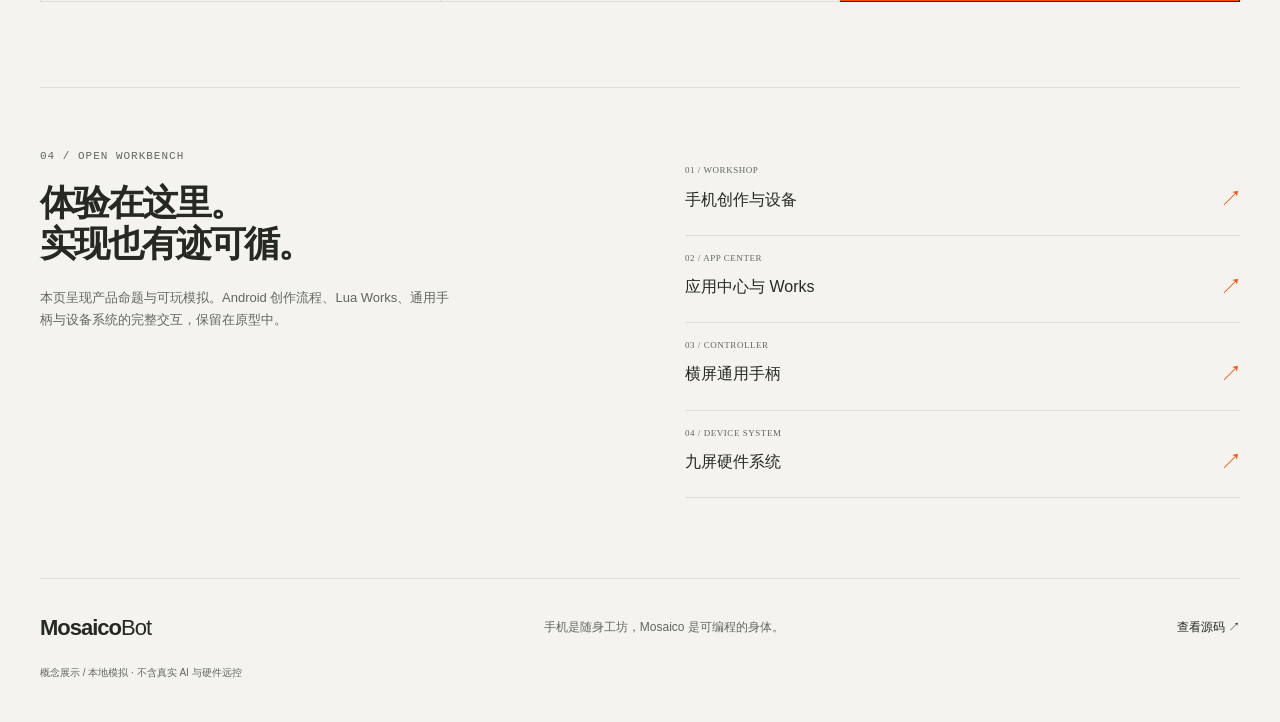
==== commit b8c6bfb6: "Add instant draft preview and simplify showcase connection flow" ====
--- a/docs/site/index.html
+++ b/docs/site/index.html
@@ -102,7 +102,38 @@
           </div>
         </div>
         <aside class="works-panel" aria-labelledby="works-title">
-          <div class="connection-panel"><div><span class="eyebrow">SIMULATED CONNECTION</span><h3 id="connection-status" role="status">模拟设备未连接</h3></div><div class="connection-actions"><button id="connect-device">模拟连接</button><button id="fail-connection">模拟失败</button><button id="disconnect-device" disabled>断开</button></div><p class="fine-print">断开保留作品，方屏可继续运行。只影响本页的模拟部署，不连接真实硬件。</p></div>
+          <section class="draft-preview" id="draft-preview" aria-labelledby="preview-title">
+            <div class="panel-heading"><div><span class="eyebrow">INSTANT / DRAFT PLAY</span><h3 id="preview-title">草稿即时试玩</h3></div><span class="status-pill">默认可用</span></div>
+            <p class="fine-print">生成即开玩，修改即更新。这里是草稿试玩，不等于已保存或已部署；上方展台仅在确认后替换。</p>
+            <div class="form-tabs" role="group" aria-label="草稿产品形态">
+              <button data-preview-form="back" aria-pressed="true">手机背贴</button><button data-preview-form="game" aria-pressed="false">掌机联屏</button><button data-preview-form="pendant" aria-pressed="false">独立挂件</button>
+            </div>
+            <div class="device-stage" id="preview-stage" data-form="back" data-mount="bag" data-empty="true">
+              <div class="stage-grid" aria-hidden="true"></div>
+              <div class="backpack" aria-hidden="true"><div class="bag-handle"></div><div class="bag-pocket"></div><span>M / DAILY</span></div>
+              <div class="phone-shell" aria-label="草稿手机形态示意">
+                <div class="phone-cameras" aria-hidden="true"><i></i><i></i><i></i></div><span class="phone-back-label" aria-hidden="true">M / POCKET STUDIO</span>
+                <div class="phone-controller">
+                  <div class="controller-label"><span class="signal" aria-hidden="true"></span>手机控制器 <span class="mono">DRAFT</span></div>
+                  <div class="controller-row">
+                    <div class="dpad" role="group" aria-label="草稿手机方向控制"><button data-input="up" aria-label="草稿向上">↑</button><button data-input="left" aria-label="草稿向左">←</button><span aria-hidden="true">+</span><button data-input="right" aria-label="草稿向右">→</button><button data-input="down" aria-label="草稿向下">↓</button></div>
+                    <div class="controller-middle"><span class="mono">MOSAICO</span><span>草稿试玩</span></div><button class="action-key" data-input="action" aria-label="草稿手机动作按钮">A</button>
+                  </div>
+                </div>
+              </div>
+              <div class="lanyard" aria-hidden="true"></div>
+              <div class="mosaico-shell"><canvas id="preview-screen" width="480" height="480" tabindex="0" role="img" aria-label="草稿方屏，等待生成" aria-describedby="preview-help preview-status" hidden>浏览器需要支持 Canvas。</canvas><p class="preview-empty" id="preview-empty">还没有草稿<br>生成一件作品，即刻试玩。</p></div>
+            </div>
+            <div class="mount-choice" id="preview-mount-choice" role="group" aria-label="草稿挂件挂点" hidden><button data-preview-mount="bag" aria-pressed="true">背包</button><button data-preview-mount="phone" aria-pressed="false">手机</button></div>
+            <div class="screen-console">
+              <div class="scene-heading"><strong id="preview-scene-title">等待草稿</strong><span id="preview-status" role="status" aria-live="polite">尚未生成 · 草稿试玩</span></div>
+              <p id="preview-help">在左侧生成作品，或打开已保存版本，即可在这里试玩。</p>
+              <div class="playback" role="group" aria-label="草稿运行控制"><button class="primary" id="preview-start" disabled>开始</button><button id="preview-pause" disabled>暂停</button><button id="preview-retry" disabled>重试</button><button id="preview-exit" disabled>退出</button></div>
+              <div class="touch-controls" role="group" aria-label="草稿触屏控制"><button data-input="left" aria-label="草稿向左">←</button><button data-input="up" aria-label="草稿向上">↑</button><button data-input="down" aria-label="草稿向下">↓</button><button data-input="right" aria-label="草稿向右">→</button><button data-input="action">动作 / A</button></div>
+              <div id="preview-tool-controls" class="tool-controls" hidden><label>画笔颜色 <input id="preview-paint-color" type="color" value="#ff6b35"></label><button id="preview-paint-eraser" aria-pressed="false">擦除</button><button id="preview-paint-clear">清空画板</button></div>
+              <p class="screen-note">聚焦此方屏或此处控制按钮：方向键 / WASD · 空格动作 · P 暂停。</p>
+            </div>
+          </section>
           <div class="works-heading"><h3 id="works-title">我的作品 <span id="works-count">0</span></h3><span class="mono">LOCAL WORKS</span></div>
           <p id="storage-status" class="fine-print" role="status">正在检查本地保存…</p>
           <div id="works-list" class="works-list"><p class="empty-works">这里将留下你做过的版本。<br>从一个小想法开始。</p></div>
--- a/docs/site/styles.css
+++ b/docs/site/styles.css
@@ -32,10 +32,20 @@
 .draft-actions{display:flex;gap:8px;flex-wrap:wrap;margin-top:18px}
 .draft-actions button{font-size:12px;padding:8px 12px}
 .works-panel{background:#eaece2;padding:30px;border-left:1px solid var(--line);min-width:0}
-.connection-panel{border-bottom:1px solid #cdd0c4;padding-bottom:24px}
-.connection-panel h3{margin-top:6px;font-size:16px}
-.connection-actions{display:flex;gap:7px;flex-wrap:wrap;margin-block:14px}
-.connection-actions button{font-size:11px;padding:8px 10px}
+.draft-preview{border-bottom:1px solid #cdd0c4;padding-bottom:24px}
+.draft-preview .panel-heading{margin-bottom:10px}
+.draft-preview .form-tabs{padding:0;margin-top:16px}
+.draft-preview .screen-console{border:1px solid var(--line);border-radius:12px;padding:16px}
+.scene-heading #preview-status{font-size:11px;max-width:170px;text-align:right;color:var(--green)}
+#preview-help{font-size:12px;color:var(--secondary);margin:8px 0 12px}
+.preview-empty{display:grid;place-content:center;height:100%;aspect-ratio:1;background:var(--dark);color:#d4e7c5;border-radius:16px;text-align:center;font-size:12px;line-height:2}
+#preview-mount-choice{justify-content:center;margin-bottom:16px}
+.draft-preview .phone-shell{width:168px;height:290px;top:44px;transform:translateX(-50%) rotate(-12deg)}
+.draft-preview .mosaico-shell{width:157px;top:147px;padding:9px;border-radius:22px}
+.draft-preview .device-stage{height:365px}
+.draft-preview .device-stage[data-form=pendant] .backpack{left:10%;width:165px;height:250px;top:70px}
+.draft-preview .device-stage[data-form=pendant] .mosaico-shell{width:146px;left:42%;top:180px}
+.draft-preview .device-stage[data-form=pendant] .lanyard{left:51%;top:54px;height:150px;width:54px}
 .works-heading{display:flex;justify-content:space-between;align-items:center;margin:26px 0 10px;gap:8px}
 .works-heading .mono{font-size:9px;color:var(--secondary)}
 #works-count{font:12px Consolas;color:var(--secondary);margin-left:6px}
@@ -87,13 +97,16 @@
 .dpad{grid-template-columns:repeat(3,44px);grid-template-rows:repeat(3,44px);gap:2px}
 .dpad button{min-height:44px}
 .dpad span{line-height:44px}
-.device-stage[data-form=game]{height:450px}
-.device-stage[data-form=game] .phone-shell{width:300px;height:205px;top:205px}
+.device-stage[data-form=game],.draft-preview .device-stage[data-form=game]{height:470px}
+.device-stage[data-form=game] .phone-shell{left:50%;top:224px;width:min(300px,calc(100% - 12px));height:205px;transform:translateX(-50%)}
+.device-stage[data-form=game] .mosaico-shell{top:24px;left:50%;width:174px;transform:translateX(-50%)}
 .device-stage[data-scene=lightboard] .mosaico-shell{transform:translateX(-30%) rotate(0deg)}
-.device-stage[data-form=game][data-scene=lightboard] .mosaico-shell{transform:translateX(-25%) rotate(0deg)}
+.device-stage[data-form=game][data-scene=lightboard] .mosaico-shell{transform:translateX(-50%)}
 .device-stage[data-form=pendant][data-scene=lightboard] .mosaico-shell{transform:translateX(-10%) rotate(0deg)}
 [data-input][data-held=true]{background:#6a765e;color:white}
 button[aria-pressed=true]:hover:not(:disabled){background:#42453d;color:#fff}
-@media(max-width:1100px){.device-stage[data-form=game] .phone-shell{left:42%;top:220px}}
-@media(max-width:480px){.device-stage[data-form=game]{height:420px}.device-stage[data-form=game] .phone-shell{left:50%;top:190px;width:300px;height:205px}.controller-middle{display:none}}
+.draft-preview .controller-middle{display:none}
+.action-key{flex-shrink:0}
+@media(max-width:480px){.controller-middle{display:none}}
+.device-stage[data-form=pendant][data-mount=phone] .phone-shell{left:48%;transform:translateX(-55%) rotate(-8deg)}
 @media(prefers-reduced-motion:reduce){html{scroll-behavior:auto}*,*::before,*::after{transition:none!important;animation:none!important}}
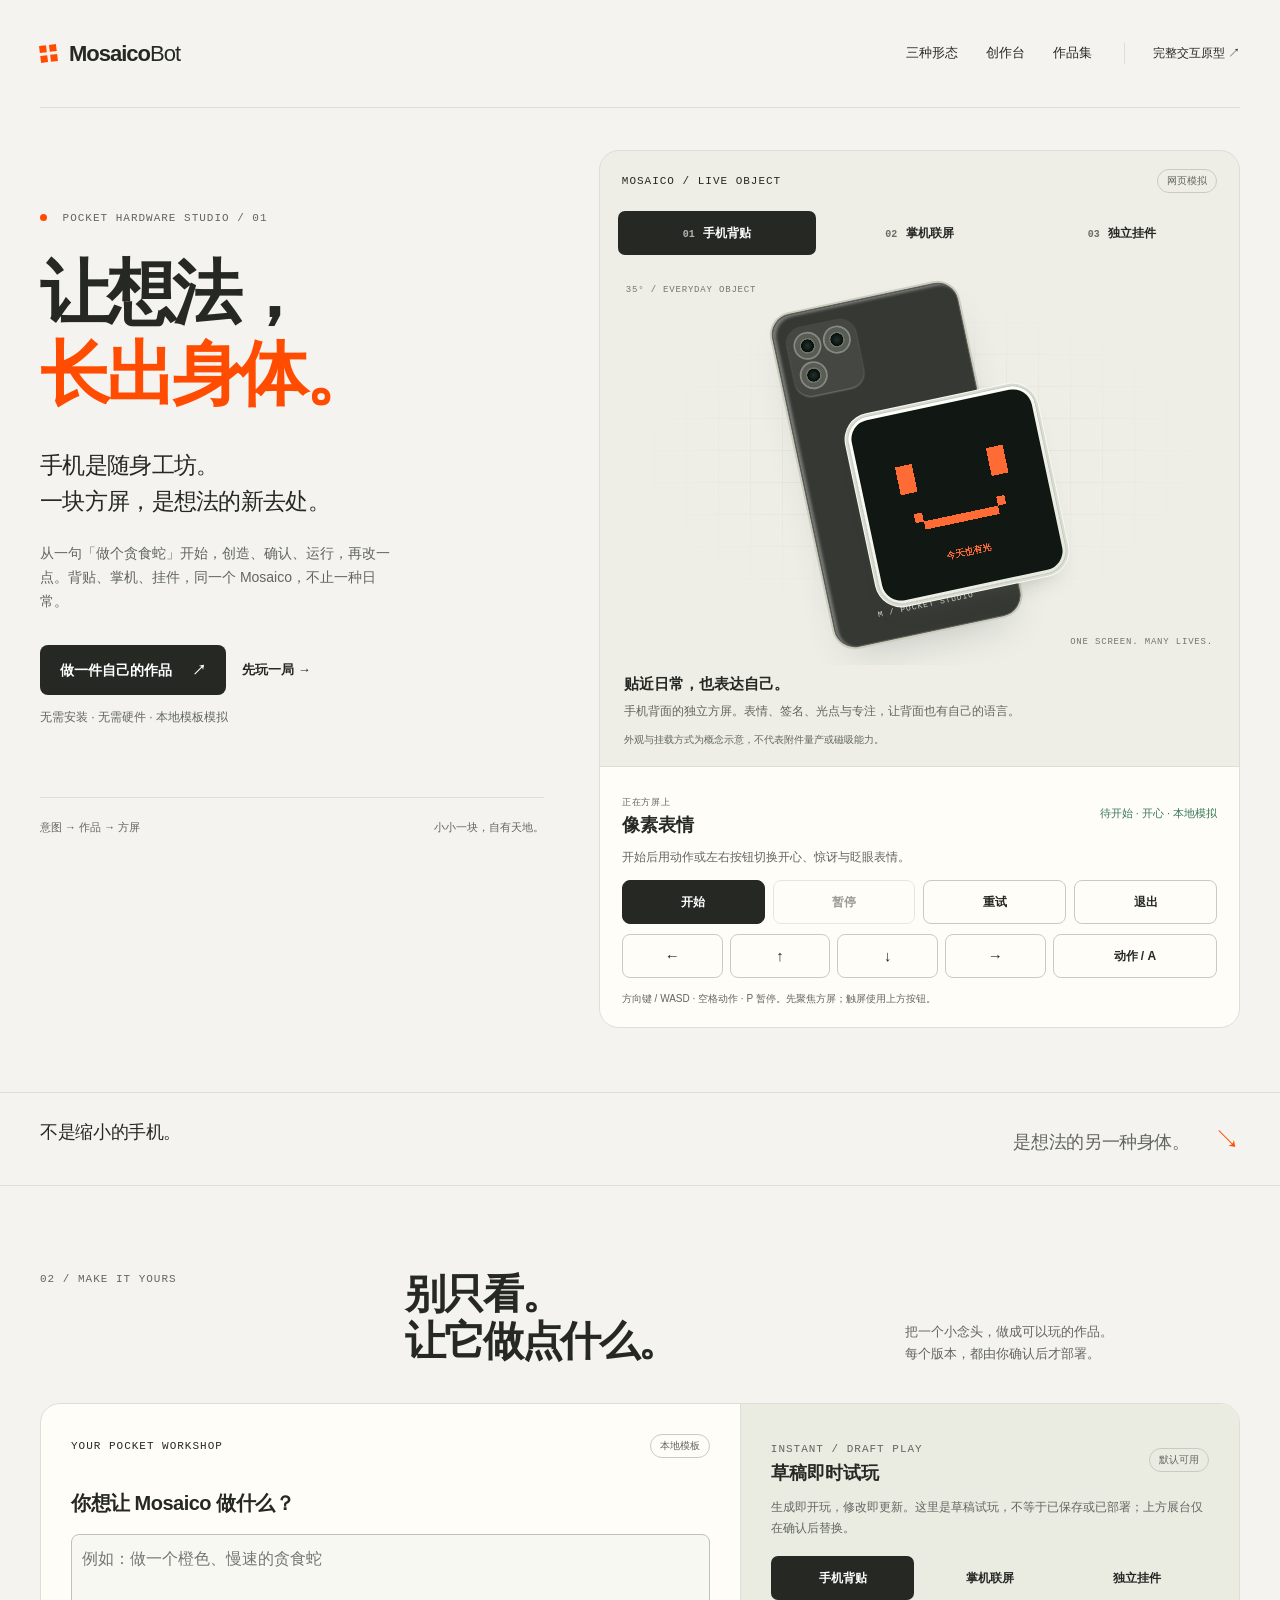
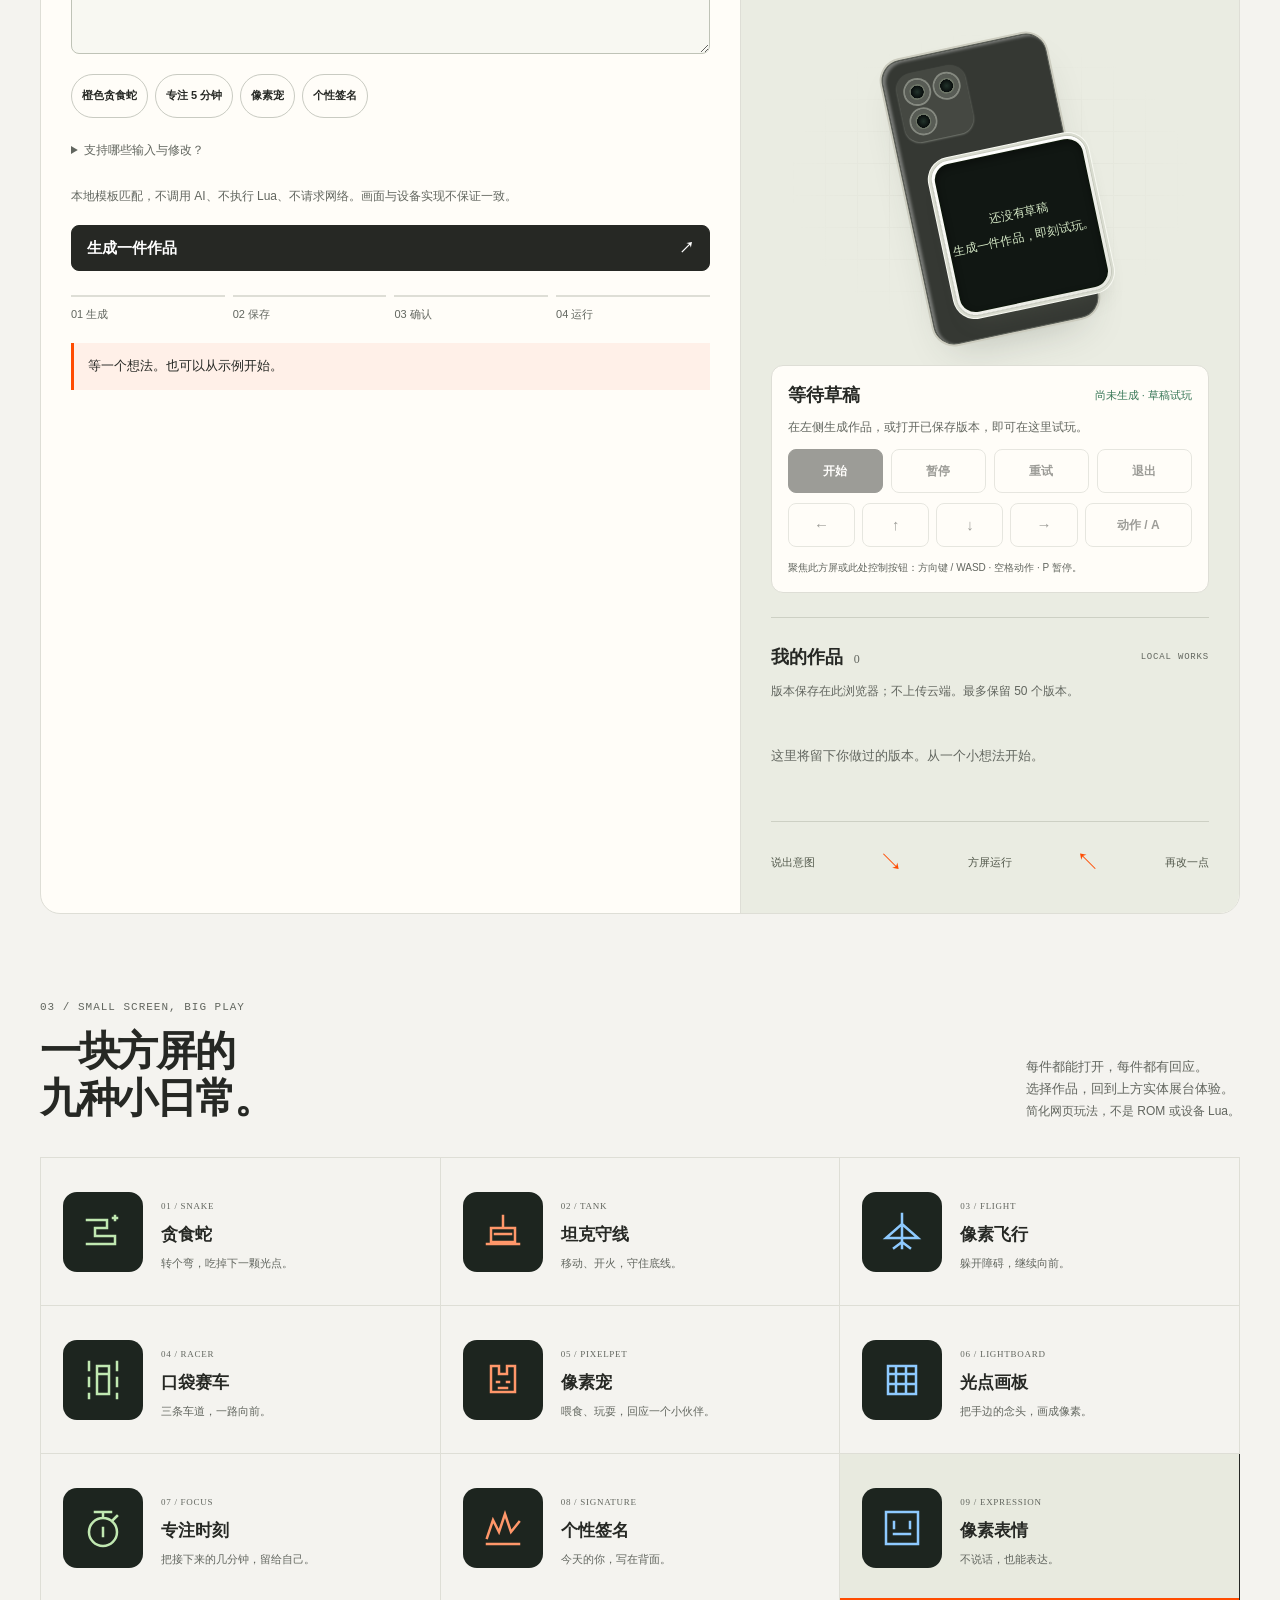
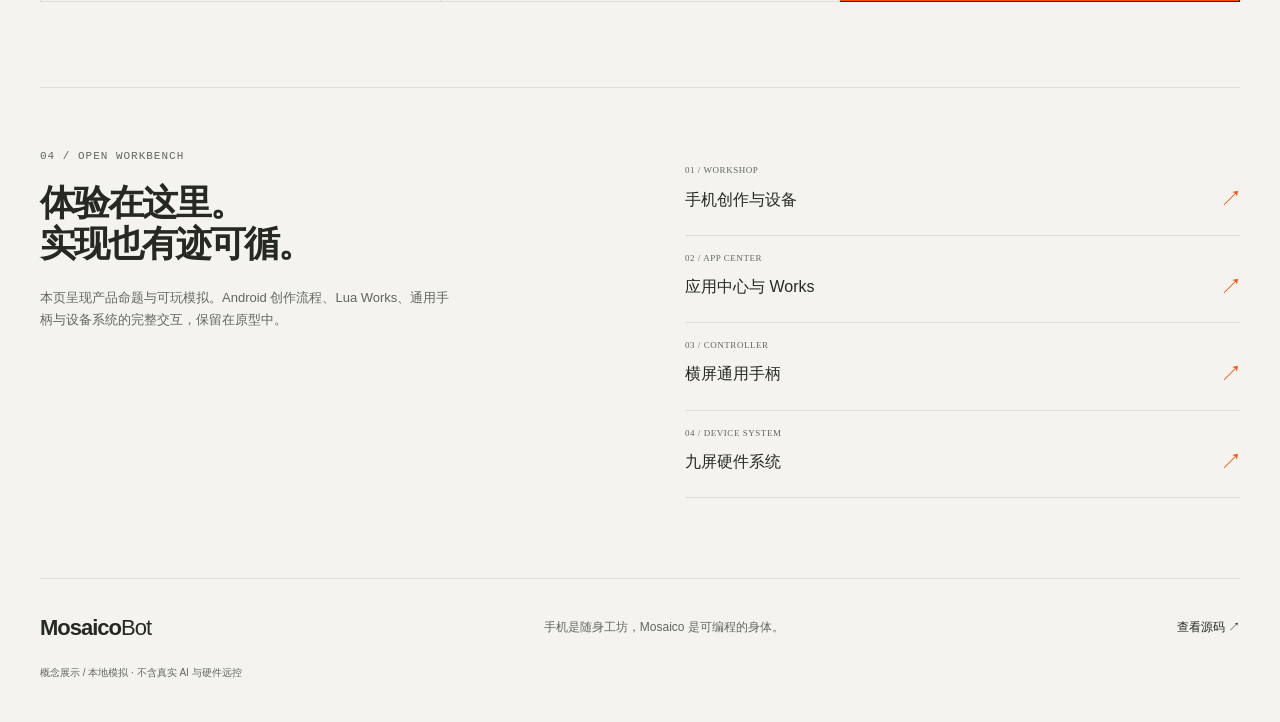
==== commit a41e4686: "Add saved work deletion and align showcase product frames" ====
--- a/docs/site/index.html
+++ b/docs/site/index.html
@@ -43,6 +43,8 @@
             <div class="phone-cameras" aria-hidden="true"><i></i><i></i><i></i></div>
             <span class="phone-back-label" aria-hidden="true">M / POCKET STUDIO</span>
             <div class="phone-controller">
+              <div class="phone-system-bar" aria-hidden="true"><b>9:41</b><span class="phone-camera-hole"></span><span>▥ ▰</span></div>
+              <div class="phone-app-header"><strong>MosaicoBot <span aria-hidden="true">✳</span></strong><small>随身硬件工坊 · 本地手柄</small></div>
               <div class="controller-label"><span class="signal" aria-hidden="true"></span>手机控制器 <span class="mono">LOCAL</span></div>
               <div class="controller-row">
                 <div class="dpad" role="group" aria-label="手机方向控制">
@@ -51,6 +53,7 @@
                 <div class="controller-middle"><span class="mono">MOSAICO</span><span>控制，不是投屏</span></div>
                 <button class="action-key" data-input="action" aria-label="手机动作按钮">A</button>
               </div>
+              <div class="phone-app-nav" aria-hidden="true"><span>创作</span><strong>手柄</strong><span>我的作品</span></div>
             </div>
           </div>
           <div class="lanyard" aria-hidden="true"></div>
@@ -114,11 +117,14 @@
               <div class="phone-shell" aria-label="草稿手机形态示意">
                 <div class="phone-cameras" aria-hidden="true"><i></i><i></i><i></i></div><span class="phone-back-label" aria-hidden="true">M / POCKET STUDIO</span>
                 <div class="phone-controller">
+                  <div class="phone-system-bar" aria-hidden="true"><b>9:41</b><span class="phone-camera-hole"></span><span>▥ ▰</span></div>
+                  <div class="phone-app-header"><strong>MosaicoBot <span aria-hidden="true">✳</span></strong><small>随身硬件工坊 · 本地手柄</small></div>
                   <div class="controller-label"><span class="signal" aria-hidden="true"></span>手机控制器 <span class="mono">DRAFT</span></div>
                   <div class="controller-row">
                     <div class="dpad" role="group" aria-label="草稿手机方向控制"><button data-input="up" aria-label="草稿向上">↑</button><button data-input="left" aria-label="草稿向左">←</button><span aria-hidden="true">+</span><button data-input="right" aria-label="草稿向右">→</button><button data-input="down" aria-label="草稿向下">↓</button></div>
                     <div class="controller-middle"><span class="mono">MOSAICO</span><span>草稿试玩</span></div><button class="action-key" data-input="action" aria-label="草稿手机动作按钮">A</button>
                   </div>
+                  <div class="phone-app-nav" aria-hidden="true"><span>创作</span><strong>手柄</strong><span>我的作品</span></div>
                 </div>
               </div>
               <div class="lanyard" aria-hidden="true"></div>
@@ -134,7 +140,7 @@
               <p class="screen-note">聚焦此方屏或此处控制按钮：方向键 / WASD · 空格动作 · P 暂停。</p>
             </div>
           </section>
-          <div class="works-heading"><h3 id="works-title">我的作品 <span id="works-count">0</span></h3><span class="mono">LOCAL WORKS</span></div>
+          <div class="works-heading"><h3 id="works-title" tabindex="-1">我的作品 <span id="works-count">0</span></h3><span class="mono">LOCAL WORKS</span></div>
           <p id="storage-status" class="fine-print" role="status">正在检查本地保存…</p>
           <div id="works-list" class="works-list"><p class="empty-works">这里将留下你做过的版本。<br>从一个小想法开始。</p></div>
           <div class="loop-diagram" aria-label="创作闭环"><span>说出意图</span><b aria-hidden="true">↘</b><span>方屏运行</span><b aria-hidden="true">↖</b><span>再改一点</span></div>
--- a/docs/site/styles.css
+++ b/docs/site/styles.css
@@ -109,4 +109,20 @@
 .action-key{flex-shrink:0}
 @media(max-width:480px){.controller-middle{display:none}}
 .device-stage[data-form=pendant][data-mount=phone] .phone-shell{left:48%;transform:translateX(-55%) rotate(-8deg)}
+.work-item>div:first-child{min-width:0}.work-actions{display:flex;gap:6px;flex-shrink:0}
+/* Product frames match docs/styles.css; bezel percentages use the square's own width. */
+.phone-shell{border:1px solid #585c55;border-radius:21px;background:#353833;box-shadow:0 0 0 2px #ccccbf,0 20px 40px -18px #303b3540,3px 2px 3px #fff5 inset}
+.phone-cameras{background:#454842;box-shadow:0 1px 2px #777b73}.phone-cameras i{border-color:#585c55;box-shadow:0 0 0 2px #858980}.phone-back-label{color:#d9dcd0}
+.mosaico-shell,.draft-preview .mosaico-shell{padding:0;border:0;border-radius:12%;background:linear-gradient(145deg,#fffffc,#e6e7df);box-shadow:0 2px 0 #fff inset,0 0 0 1px #c6c9bd,0 0 0 3px #d9dcd0,0 0 0 4px #f8f9f2,0 16px 23px -15px #60665670}
+.mosaico-shell>canvas,.mosaico-shell>.preview-empty{margin:2.25%;width:95.5%;height:auto;aspect-ratio:1;border-radius:10%;box-shadow:0 0 0 1px #0d180b,0 3px 7px #0005 inset}
+.device-stage[data-form=game],.draft-preview .device-stage[data-form=game]{height:540px}
+.device-stage[data-form=game] .phone-shell{top:224px;height:238px;padding:7px;border-radius:43px;background:#353833;border-color:#585c55;box-shadow:0 0 0 2px #ccccbf,0 20px 40px -18px #303b3540,3px 2px 3px #fff5 inset}
+.device-stage[data-form=game] .phone-controller{height:100%;padding:0;display:flex;flex-direction:column;border-radius:35px;overflow:hidden;background:#fff;color:var(--ink)}
+.phone-system-bar{height:18px;flex-shrink:0;padding:7px 20px 0;display:flex;justify-content:space-between;align-items:center;font-size:9px;line-height:1;position:relative}
+.phone-camera-hole{position:absolute;width:7px;height:7px;left:calc(50% - 3.5px);top:11px;border-radius:50%;background:#21251f;box-shadow:inset 0 0 0 2px #353932}
+.phone-app-header{padding:0 16px;line-height:1.2}.phone-app-header strong{display:block;font-size:17px;letter-spacing:-.6px}.phone-app-header strong span{color:var(--orange)}.phone-app-header small{display:block;font-size:9px;color:var(--secondary)}
+.controller-label{margin:0 16px;font-size:9px;line-height:12px}.controller-label .mono{color:var(--secondary)}
+.controller-row{flex:1;margin:1px 12px;gap:8px}.controller-middle{color:var(--secondary)}
+.dpad button{background:#f0f1eb;color:#353833;border:1px solid #d9dcd0}.dpad button:hover:not(:disabled){background:#e0e3d8!important}.dpad span{color:#8b9084}
+.phone-app-nav{display:flex;justify-content:space-around;align-items:center;height:20px;flex-shrink:0;border-top:1px solid #e5e7df;font-size:9px;color:var(--secondary)}.phone-app-nav strong{color:var(--orange)}
 @media(prefers-reduced-motion:reduce){html{scroll-behavior:auto}*,*::before,*::after{transition:none!important;animation:none!important}}
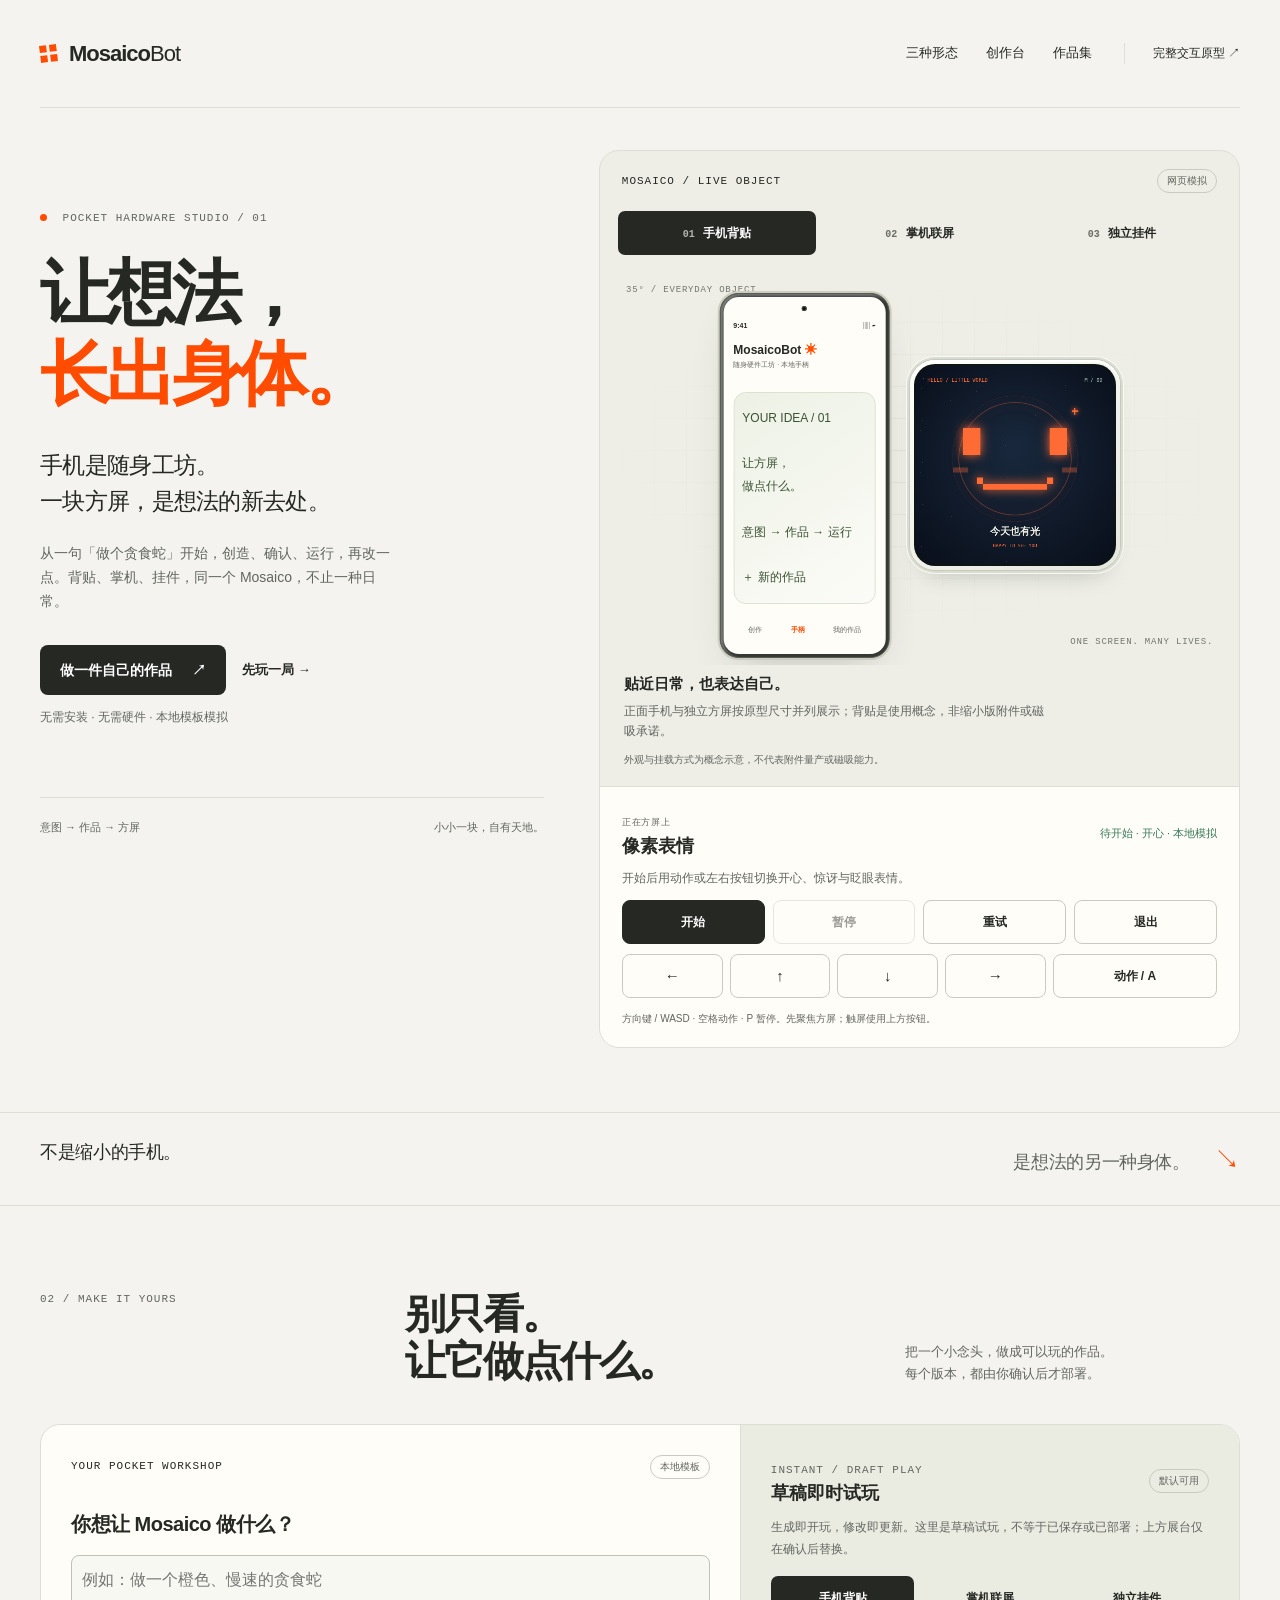
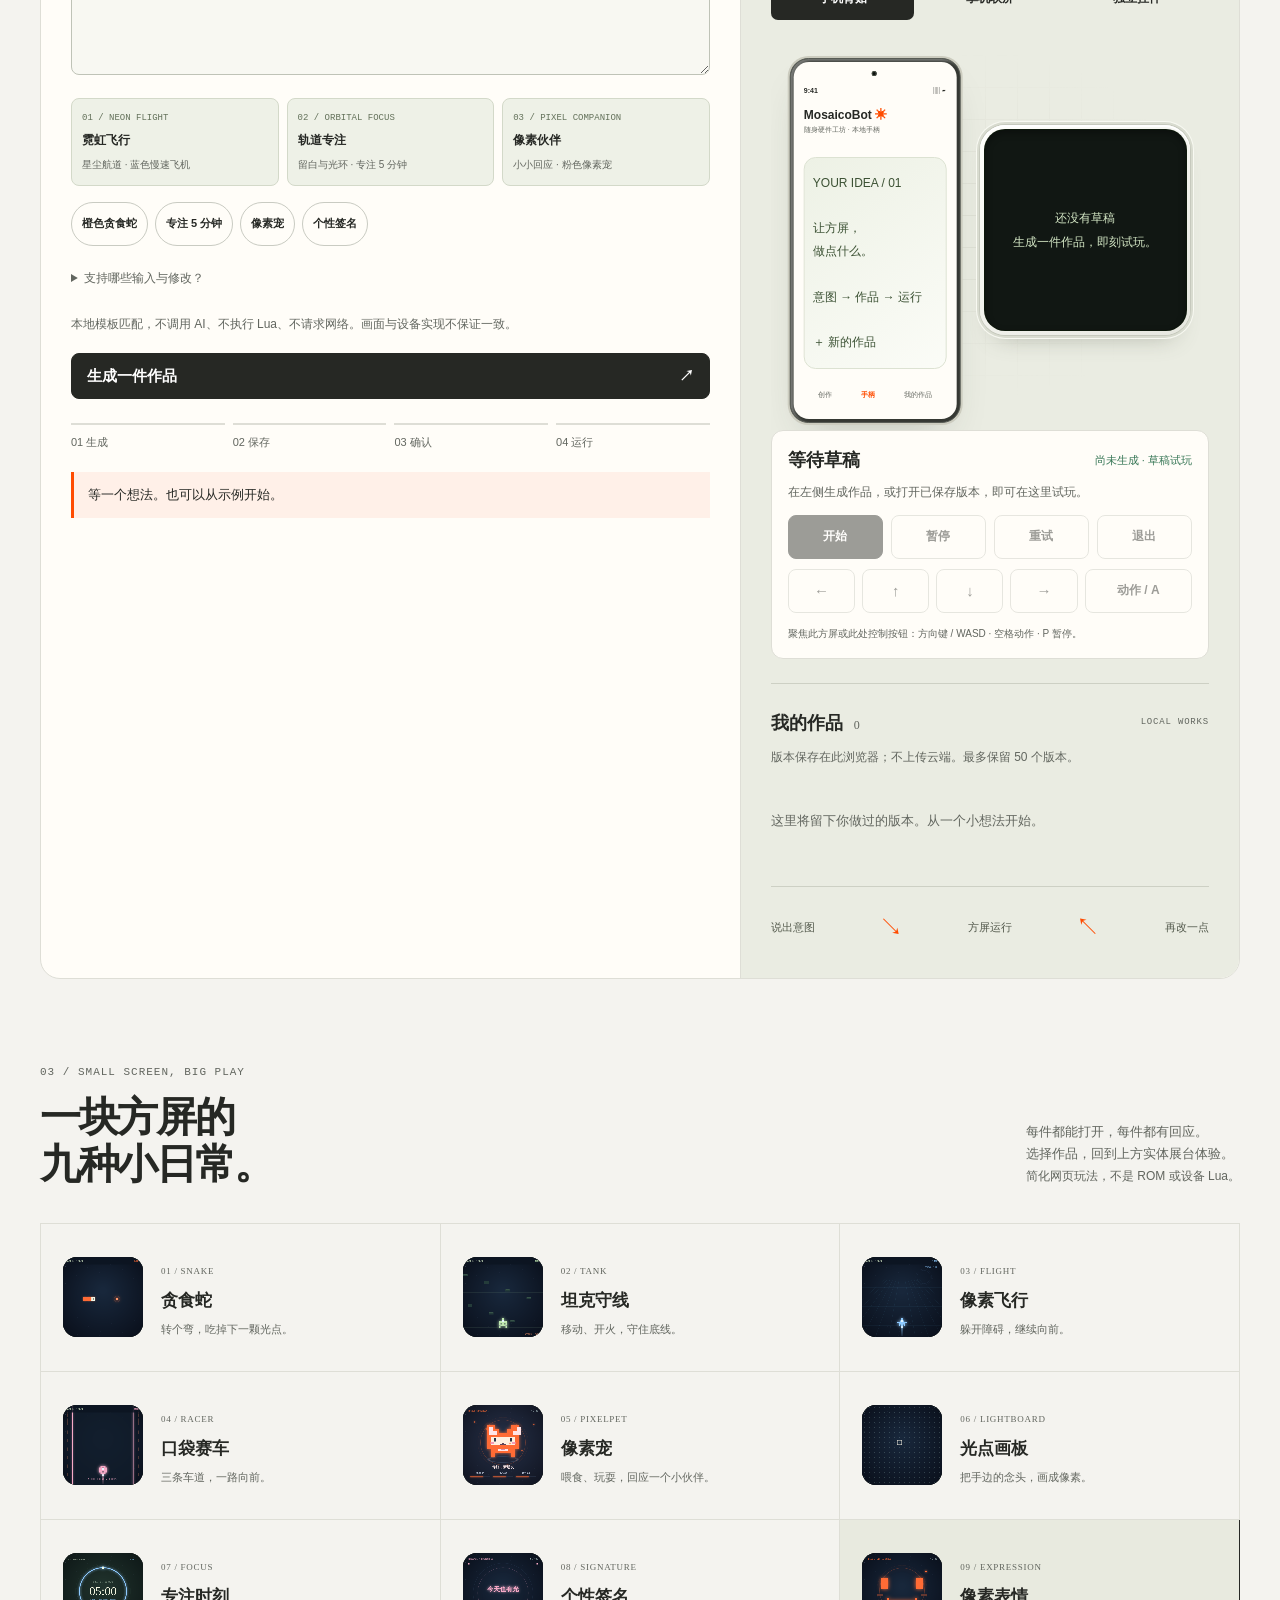
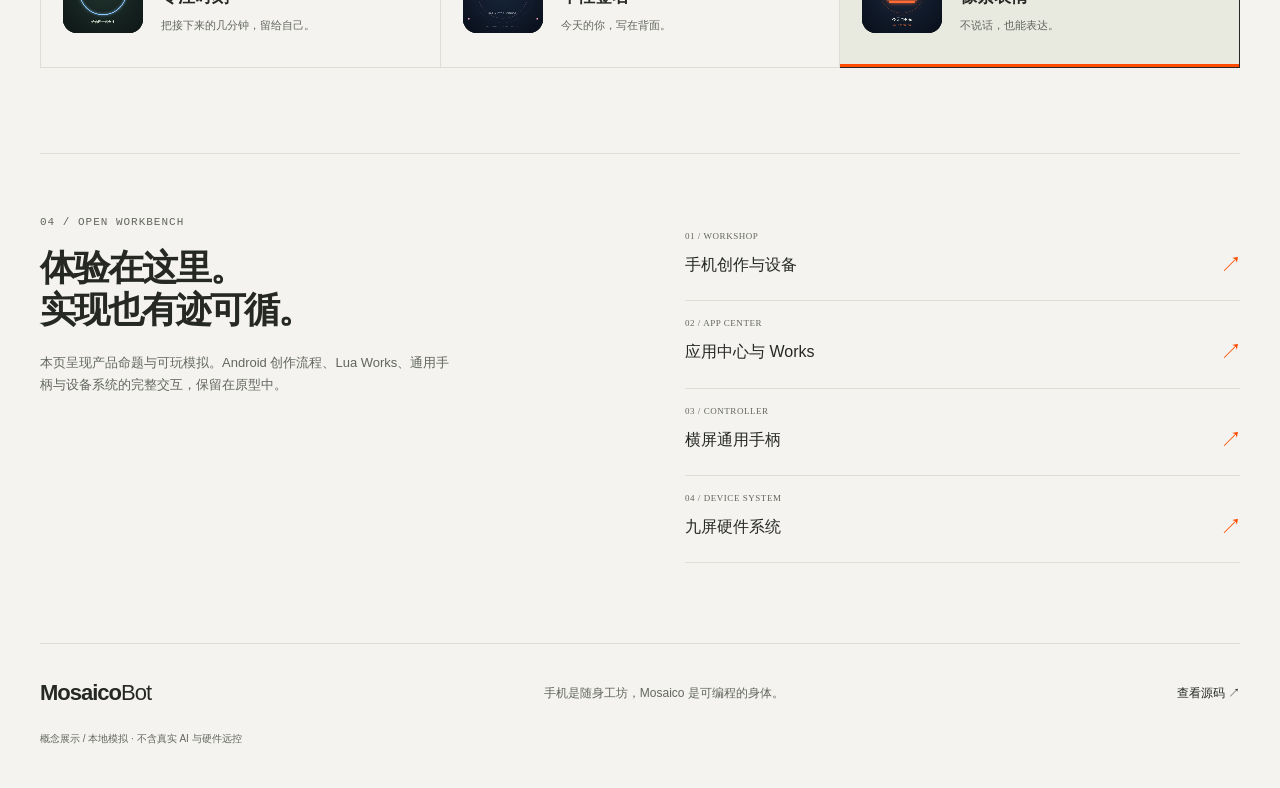
==== commit 307503be: "Refine device proportions and enrich interactive scene visuals" ====
--- a/docs/site/index.html
+++ b/docs/site/index.html
@@ -62,7 +62,7 @@
           </div>
           <span class="device-caption mono" aria-hidden="true">ONE SCREEN. MANY LIVES.</span>
         </div>
-        <div class="form-description"><div><strong id="form-title">贴近日常，也表达自己。</strong><p id="form-description">手机背面的独立方屏。表情、签名、光点与专注，让背面也有自己的语言。</p></div><div class="mount-choice" id="mount-choice" hidden><button data-mount="bag" aria-pressed="true">背包</button><button data-mount="phone" aria-pressed="false">手机</button></div></div>
+        <div class="form-description"><div><strong id="form-title">贴近日常，也表达自己。</strong><p id="form-description">正面手机与独立方屏按原型尺寸并列展示；背贴是使用概念，非缩小版附件或磁吸承诺。</p></div><div class="mount-choice" id="mount-choice" hidden><button data-mount="bag" aria-pressed="true">背包</button><button data-mount="phone" aria-pressed="false">手机</button></div></div>
         <p class="concept-note">外观与挂载方式为概念示意，不代表附件量产或磁吸能力。</p>
         <div class="screen-console">
           <div class="scene-heading"><div><span class="eyebrow">正在方屏上</span><strong id="scene-title">像素表情</strong></div><span id="scene-status" role="status" aria-live="polite">待开始 · 本地模拟</span></div>
@@ -85,7 +85,12 @@
           <form id="create-form">
             <label for="intent">你想让 Mosaico 做什么？</label>
             <textarea id="intent" maxlength="160" rows="3" placeholder="例如：做一个橙色、慢速的贪食蛇" required aria-describedby="template-boundary"></textarea>
-            <div class="prompt-examples" role="group" aria-label="创作示例"><button type="button" data-prompt="做一个橙色慢速贪食蛇">橙色贪食蛇</button><button type="button" data-prompt="做一个专注5分钟计时器">专注 5 分钟</button><button type="button" data-prompt="做一个像素宠">像素宠</button><button type="button" data-prompt="做一个签名">个性签名</button></div>
+            <div class="featured-prompts" role="group" aria-label="精选创作灵感">
+               <button type="button" data-prompt="做一个蓝色慢速飞机"><span>01 / NEON FLIGHT</span>霓虹飞行<small>星尘航道 · 蓝色慢速飞机</small></button>
+               <button type="button" data-prompt="做一个绿色专注5分钟"><span>02 / ORBITAL FOCUS</span>轨道专注<small>留白与光环 · 专注 5 分钟</small></button>
+               <button type="button" data-prompt="做一个粉色像素宠"><span>03 / PIXEL COMPANION</span>像素伙伴<small>小小回应 · 粉色像素宠</small></button>
+             </div>
+             <div class="prompt-examples" role="group" aria-label="创作示例"><button type="button" data-prompt="做一个橙色慢速贪食蛇">橙色贪食蛇</button><button type="button" data-prompt="做一个专注5分钟计时器">专注 5 分钟</button><button type="button" data-prompt="做一个像素宠">像素宠</button><button type="button" data-prompt="做一个签名">个性签名</button></div>
             <details class="template-guide"><summary>支持哪些输入与修改？</summary><p>仅支持贪食蛇、坦克、飞机、赛车、像素宠、光点画板、专注、签名、表情（也支持场景英文名）。可加橙色 / 绿色 / 蓝色 / 粉色，慢速 / 中速 / 快速，专注 1–60 分钟。签名文字在下方编辑。其他需求明确不支持；不模拟任意应用生成。</p></details>
             <p id="template-boundary" class="fine-print">本地模板匹配，不调用 AI、不执行 Lua、不请求网络。画面与设备实现不保证一致。</p>
             <button class="primary generate-button" id="generate" type="submit">生成一件作品 <span aria-hidden="true">↗</span></button>
--- a/docs/site/styles.css
+++ b/docs/site/styles.css
@@ -110,19 +110,46 @@
 @media(max-width:480px){.controller-middle{display:none}}
 .device-stage[data-form=pendant][data-mount=phone] .phone-shell{left:48%;transform:translateX(-55%) rotate(-8deg)}
 .work-item>div:first-child{min-width:0}.work-actions{display:flex;gap:6px;flex-shrink:0}
-/* Product frames match docs/styles.css; bezel percentages use the square's own width. */
-.phone-shell{border:1px solid #585c55;border-radius:21px;background:#353833;box-shadow:0 0 0 2px #ccccbf,0 20px 40px -18px #303b3540,3px 2px 3px #fff5 inset}
+/* Shared physical scale: portrait 390×834, Mosaico 480×480. */
+.device-stage,.draft-preview .device-stage{container-type:inline-size;--square:min(210px,calc((100cqw - 44px)/1.8125));--portrait:calc(var(--square)*.8125);--game-width:min(360px,calc(100cqw - 24px));height:410px}
+.phone-shell,.draft-preview .phone-shell{width:var(--portrait);height:auto;aspect-ratio:390/834;top:38px;left:calc(50% - var(--square)*.5 - 10px);transform:translateX(-50%);padding:calc(var(--portrait)*7/390);border:1px solid #585c55;border-radius:calc(var(--portrait)*43/390);background:#353833;box-shadow:0 0 0 2px #ccccbf,0 20px 40px -18px #303b3540,3px 2px 3px #fff5 inset}
 .phone-cameras{background:#454842;box-shadow:0 1px 2px #777b73}.phone-cameras i{border-color:#585c55;box-shadow:0 0 0 2px #858980}.phone-back-label{color:#d9dcd0}
-.mosaico-shell,.draft-preview .mosaico-shell{padding:0;border:0;border-radius:12%;background:linear-gradient(145deg,#fffffc,#e6e7df);box-shadow:0 2px 0 #fff inset,0 0 0 1px #c6c9bd,0 0 0 3px #d9dcd0,0 0 0 4px #f8f9f2,0 16px 23px -15px #60665670}
-.mosaico-shell>canvas,.mosaico-shell>.preview-empty{margin:2.25%;width:95.5%;height:auto;aspect-ratio:1;border-radius:10%;box-shadow:0 0 0 1px #0d180b,0 3px 7px #0005 inset}
-.device-stage[data-form=game],.draft-preview .device-stage[data-form=game]{height:540px}
-.device-stage[data-form=game] .phone-shell{top:224px;height:238px;padding:7px;border-radius:43px;background:#353833;border-color:#585c55;box-shadow:0 0 0 2px #ccccbf,0 20px 40px -18px #303b3540,3px 2px 3px #fff5 inset}
-.device-stage[data-form=game] .phone-controller{height:100%;padding:0;display:flex;flex-direction:column;border-radius:35px;overflow:hidden;background:#fff;color:var(--ink)}
-.phone-system-bar{height:18px;flex-shrink:0;padding:7px 20px 0;display:flex;justify-content:space-between;align-items:center;font-size:9px;line-height:1;position:relative}
-.phone-camera-hole{position:absolute;width:7px;height:7px;left:calc(50% - 3.5px);top:11px;border-radius:50%;background:#21251f;box-shadow:inset 0 0 0 2px #353932}
-.phone-app-header{padding:0 16px;line-height:1.2}.phone-app-header strong{display:block;font-size:17px;letter-spacing:-.6px}.phone-app-header strong span{color:var(--orange)}.phone-app-header small{display:block;font-size:9px;color:var(--secondary)}
-.controller-label{margin:0 16px;font-size:9px;line-height:12px}.controller-label .mono{color:var(--secondary)}
-.controller-row{flex:1;margin:1px 12px;gap:8px}.controller-middle{color:var(--secondary)}
-.dpad button{background:#f0f1eb;color:#353833;border:1px solid #d9dcd0}.dpad button:hover:not(:disabled){background:#e0e3d8!important}.dpad span{color:#8b9084}
-.phone-app-nav{display:flex;justify-content:space-around;align-items:center;height:20px;flex-shrink:0;border-top:1px solid #e5e7df;font-size:9px;color:var(--secondary)}.phone-app-nav strong{color:var(--orange)}
+.mosaico-shell,.draft-preview .mosaico-shell{width:var(--square);top:105px;left:calc(50% + var(--portrait)*.5 + 10px);transform:translateX(-50%);padding:0;border:0;border-radius:12%;background:linear-gradient(145deg,#fffffc,#e6e7df);box-shadow:0 2px 0 #fff inset,0 0 0 1px #c6c9bd,0 0 0 3px #d9dcd0,0 0 0 4px #f8f9f2,0 16px 23px -15px #60665670}
+.mosaico-shell>canvas,.mosaico-shell>.preview-empty{margin:2.25%;width:95.5%;height:auto;aspect-ratio:1;border-radius:10%;box-shadow:0 0 0 1px #0d180b,0 3px 7px #0005 inset;image-rendering:auto}
+.device-stage[data-form=back] .phone-cameras,.device-stage[data-form=back] .phone-back-label{display:none}
+.device-stage[data-form=back] .phone-controller{display:flex;position:relative;flex-direction:column;height:100%;padding:18px 10px;border-radius:calc(var(--portrait)*35/390);background:#fffdf8;color:var(--ink);overflow:hidden}
+.device-stage[data-form=back] .phone-system-bar{height:20px;padding:0;font-size:7px;flex-shrink:0}
+.device-stage[data-form=back] .phone-camera-hole{top:-9px;width:5px;height:5px}
+.device-stage[data-form=back] .phone-app-header{padding:8px 0}.device-stage[data-form=back] .phone-app-header strong{font-size:12px}.device-stage[data-form=back] .phone-app-header small{font-size:7px;margin-top:4px}
+.device-stage[data-form=back] .controller-label,.device-stage[data-form=back] .controller-row{display:none}
+.device-stage[data-form=back] .phone-controller::after{content:'YOUR IDEA / 01\A\A 让方屏，\A 做点什么。\A\A意图 → 作品 → 运行\A\A ＋ 新的作品';white-space:pre-wrap;order:1;font-size:12px;line-height:1.9;margin-top:14px;padding:14px 8px;border:1px solid #dce2d2;border-radius:12px;background:linear-gradient(145deg,#edf1e5,#fbfcf7);color:#3b5133}
+.device-stage[data-form=back] .phone-app-nav{order:2;margin-top:auto;padding-top:10px;font-size:7px}
+.device-stage[data-form=game],.draft-preview .device-stage[data-form=game]{height:425px}
+.device-stage[data-form=game] .phone-shell,.draft-preview .device-stage[data-form=game] .phone-shell{top:calc(38px + var(--game-width)*.57554);left:50%;width:var(--game-width);height:auto;aspect-ratio:834/390;transform:translateX(-50%);padding:calc(var(--game-width)*7/834);border-radius:calc(var(--game-width)*43/834)}
+.device-stage[data-form=game] .mosaico-shell,.draft-preview .device-stage[data-form=game] .mosaico-shell{top:18px;left:50%;width:calc(var(--game-width)*.57554);transform:translateX(-50%)}
+.device-stage[data-form=game] .phone-controller{position:relative;height:100%;padding:0;display:block;border-radius:calc(var(--game-width)*35/834);overflow:hidden;background:#202623;color:#f1f2e8}
+.phone-system-bar{display:flex;justify-content:space-between;align-items:center;position:relative;line-height:1}
+.phone-camera-hole{position:absolute;width:6px;height:6px;left:calc(50% - 3px);top:0;border-radius:50%;background:#0b0e0c;box-shadow:inset 0 0 0 1px #475044}
+.device-stage[data-form=game] .phone-system-bar{position:absolute;top:10px;left:120px;right:80px;padding:0;height:9px;font-size:7px;color:#bec8b6}
+.device-stage[data-form=game] .phone-camera-hole{position:fixed;left:9px;top:calc(50% - 3px)}
+.phone-app-header{line-height:1.2}.phone-app-header strong{display:block}.phone-app-header strong span{color:var(--orange)}.phone-app-header small{display:block;color:var(--secondary)}
+.device-stage[data-form=game] .phone-app-header{position:absolute;left:120px;right:78px;top:31px;padding:0;text-align:center}.device-stage[data-form=game] .phone-app-header strong{font-size:12px;letter-spacing:-.5px}.device-stage[data-form=game] .phone-app-header small{font-size:7px;margin-top:6px;color:#bec8b6}
+.device-stage[data-form=game] .controller-label{position:absolute;left:120px;right:78px;top:78px;display:block;margin:0;text-align:center;font-size:7px;line-height:1.5;color:#c5dab4}.device-stage[data-form=game] .controller-label .mono{display:block;font-size:6px;color:#bec8b6}.controller-label .signal{width:4px;height:4px;margin-right:3px}
+.device-stage[data-form=game] .controller-row{height:100%;margin:0;padding:12px 22px;gap:12px;display:flex;align-items:center;justify-content:space-between}
+.dpad{display:grid;flex-shrink:0;grid-template-columns:repeat(2,44px);grid-template-rows:repeat(2,44px);gap:2px}
+.dpad button{width:44px;height:44px;min-height:44px;padding:0;border:1px solid #718069;border-bottom-width:3px;background:#2c352e;color:#f1f2e8;border-radius:9px;font-size:18px;touch-action:none}
+.dpad button:first-child{grid-area:1/1}.dpad button:nth-child(2){grid-area:2/1}.dpad button:nth-child(4){grid-area:2/2}.dpad button:last-child{grid-area:1/2}.dpad span{display:none}
+.dpad button:hover:not(:disabled){background:#46563e!important}.device-stage .controller-middle{display:none}
+.action-key{flex-shrink:0;width:44px;height:44px;min-height:44px;border:1px solid #ffcbad;border-bottom-width:3px;background:#efa076;color:#302315;font:600 18px Consolas,monospace}
+.phone-app-nav{display:flex;justify-content:space-around;color:var(--secondary)}.phone-app-nav strong{color:var(--orange)}
+.device-stage[data-form=game] .phone-app-nav{position:absolute;bottom:5px;left:calc(50% - 20px);width:40px;height:2px;background:#bec8b6;border:0;border-radius:3px;padding:0}.device-stage[data-form=game] .phone-app-nav>*{display:none}
+.device-stage[data-form=pendant][data-mount=phone] .phone-shell,.draft-preview .device-stage[data-form=pendant][data-mount=phone] .phone-shell{width:var(--portrait);height:auto;aspect-ratio:390/834;left:35%;top:38px;transform:translateX(-50%) rotate(-8deg)}
+.device-stage[data-form=pendant] .mosaico-shell,.draft-preview .device-stage[data-form=pendant] .mosaico-shell{width:var(--square);top:155px;left:53%;transform:translateX(-10%) rotate(9deg)}
+.device-stage[data-scene=lightboard] .mosaico-shell{transform:translateX(-50%)}.device-stage[data-form=pendant][data-scene=lightboard] .mosaico-shell{transform:translateX(-10%)}
+.featured-prompts{display:grid;grid-template-columns:repeat(3,1fr);gap:8px;margin:16px 0}.featured-prompts button{text-align:left;padding:12px 10px;background:#eef1e7;border-color:#d3d9c9;font-size:12px}.featured-prompts span{display:block;font:9px/1.6 Consolas,monospace;color:#63715a;margin-bottom:5px}.featured-prompts small{display:block;font-size:10px;font-weight:400;color:var(--secondary);margin-top:5px}
+.scene-icon{overflow:hidden;background:#111713}.scene-icon canvas{border-radius:10%;box-shadow:none;image-rendering:auto}
+@media(max-width:480px){.device-stage,.draft-preview .device-stage{height:365px}.device-stage[data-form=game],.draft-preview .device-stage[data-form=game]{height:375px}.device-stage[data-form=pendant] .mosaico-shell,.draft-preview .device-stage[data-form=pendant] .mosaico-shell{left:43%}.device-stage[data-form=back] .phone-controller::after{font-size:10px;padding:10px 6px}.featured-prompts{gap:5px}.featured-prompts button{font-size:11px;padding:10px 7px}.featured-prompts span{font-size:8px}}
+canvas{image-rendering:auto}
+.device-stage[data-form=game],.draft-preview .device-stage[data-form=game]{height:calc(var(--game-width)*1.04317 + 76px)}
+.device-stage[data-form=game] .device-caption{bottom:8px}
 @media(prefers-reduced-motion:reduce){html{scroll-behavior:auto}*,*::before,*::after{transition:none!important;animation:none!important}}
